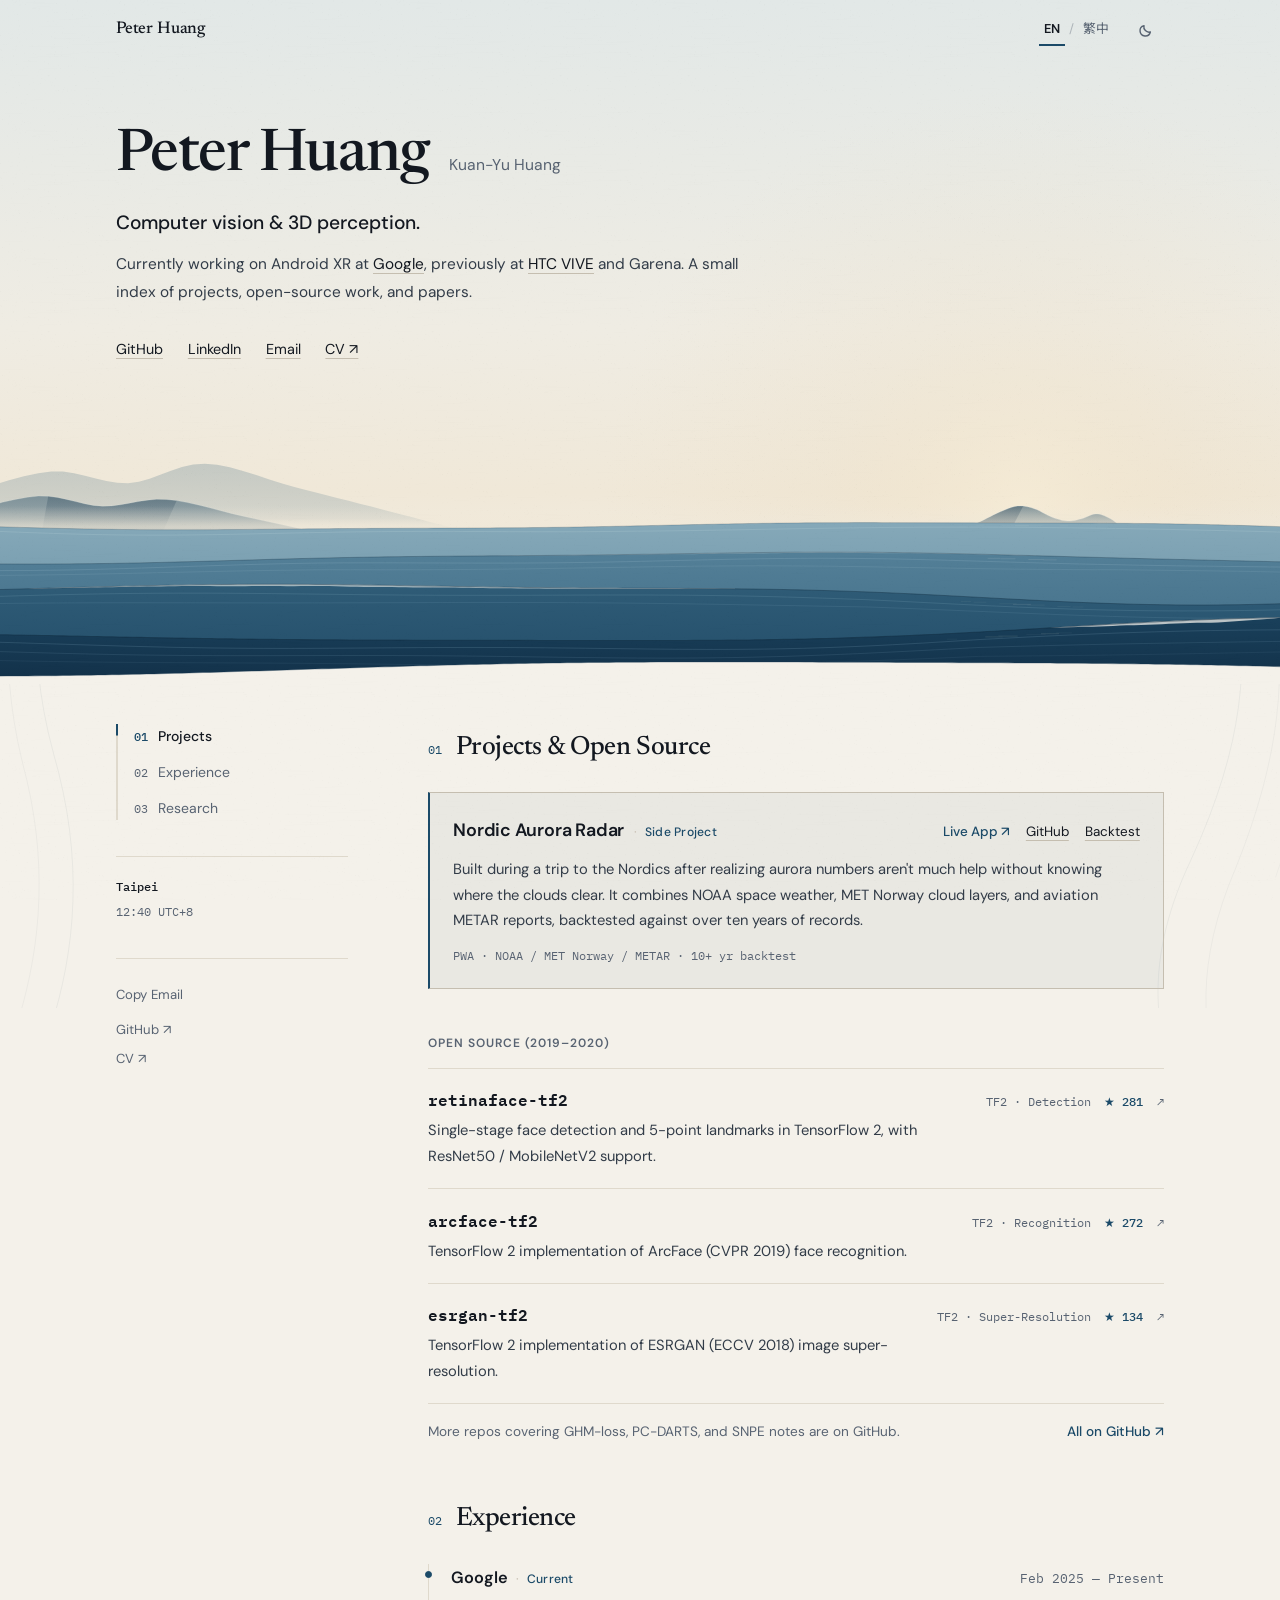
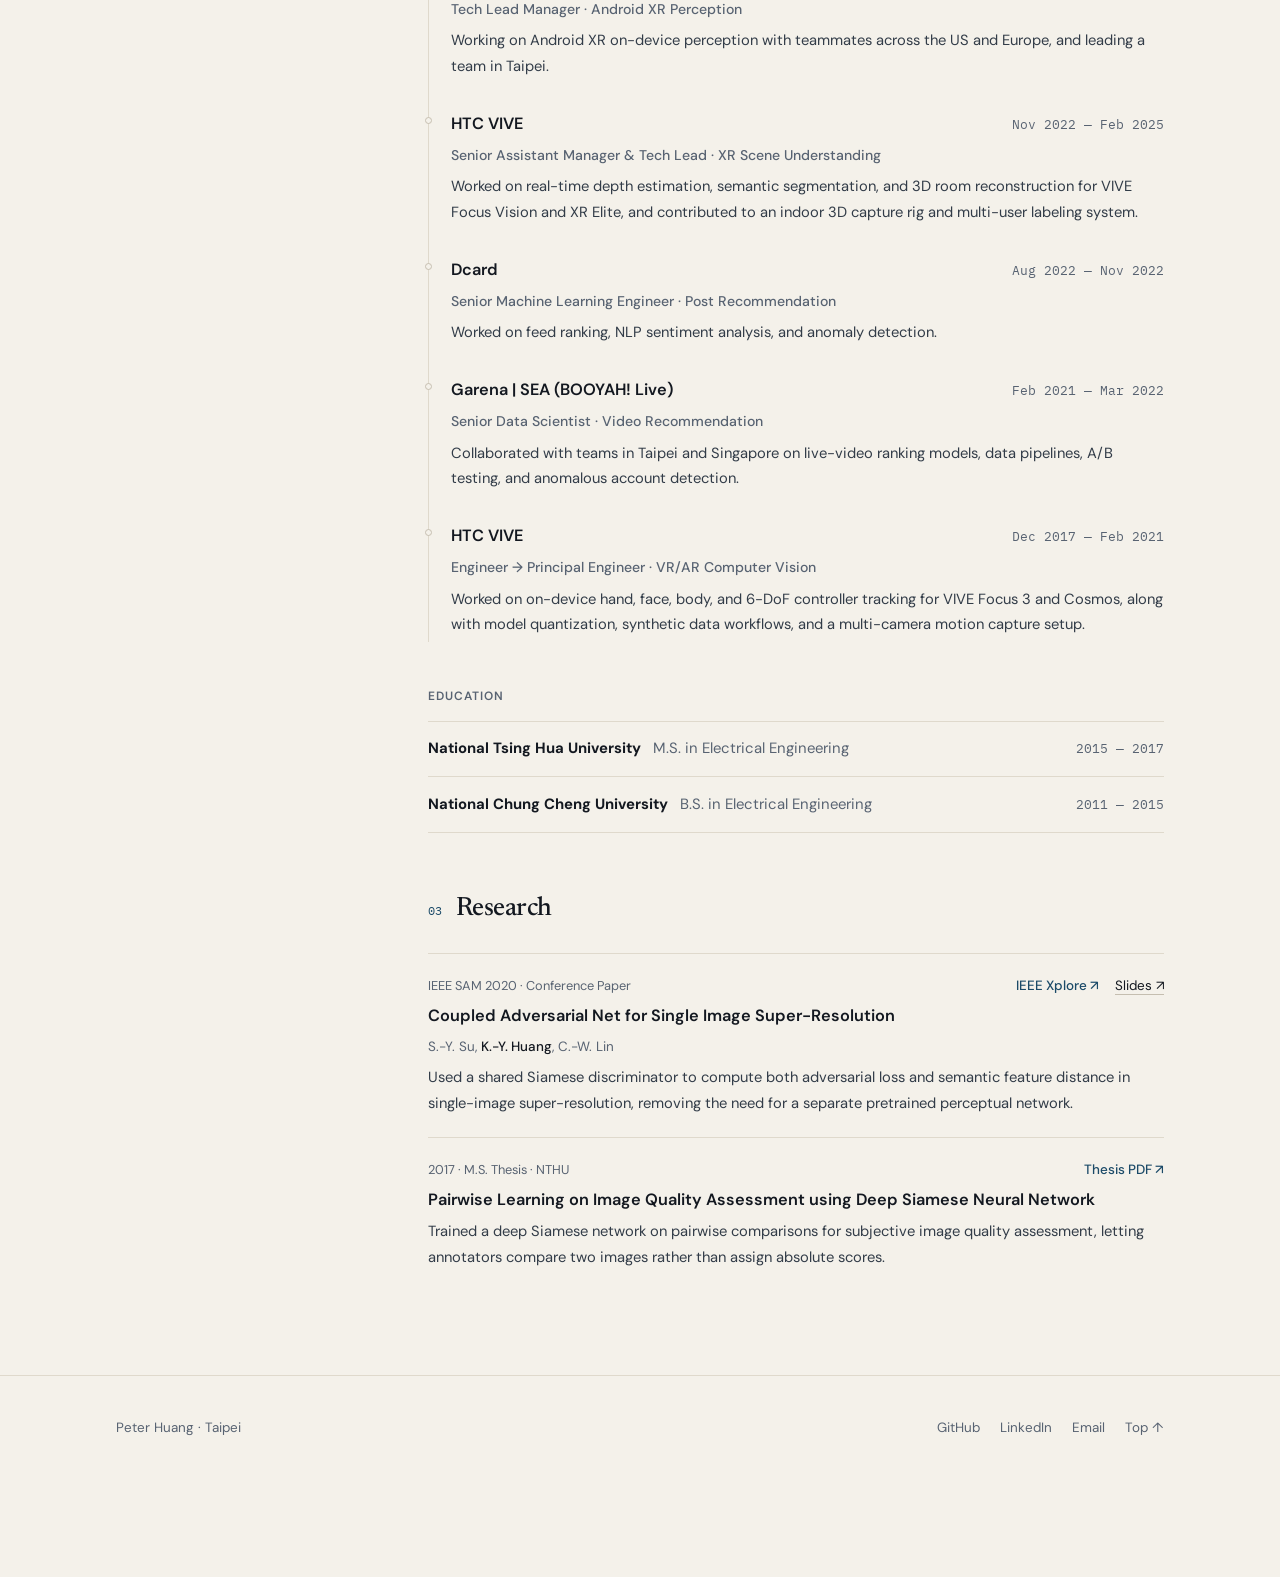
==== index.html @ f74496ed "fix: bidirectional iOS status bar sync via box-tree remount, absolute header-glass, and opaque 1-LSB" ====
<!DOCTYPE html>
<html lang="en" data-theme="light">
<head>
  <meta charset="UTF-8" />
  <meta name="viewport" content="width=device-width, initial-scale=1.0, viewport-fit=cover" />
  <meta name="google-site-verification" content="9uDTXgYt6cLyIyEW8tmFensPSWjd_Yc3Xj_U_BoEsS0" />
  <meta id="theme-color-meta" name="theme-color" content="#f4f1ea" />
  <link rel="manifest" href="manifest.webmanifest" />

  <title>Peter Huang — Computer Vision &amp; 3D Perception</title>
  <meta name="description" content="Peter (Kuan-Yu) Huang — Computer vision and 3D perception engineer in Taipei. Android XR at Google, formerly HTC VIVE and Garena." />
  <meta name="author" content="Peter (Kuan-Yu) Huang" />
  <link rel="canonical" href="https://peteryux.github.io/" />

  <!-- Open Graph / Social (Zero PII) -->
  <meta property="og:type" content="website" />
  <meta property="og:url" content="https://peteryux.github.io/" />
  <meta property="og:title" content="Peter Huang — Computer Vision &amp; 3D Perception" />
  <meta property="og:description" content="Computer vision and 3D perception engineer in Taipei. Android XR at Google, formerly HTC VIVE and Garena." />
  <meta property="og:image" content="https://peteryux.github.io/assets/og-card.png" />
  <meta property="og:image:width" content="1200" />
  <meta property="og:image:height" content="630" />
  <meta property="og:image:alt" content="Peter Huang — Computer Vision and 3D Perception Engineer in Taipei" />
  <meta name="twitter:card" content="summary_large_image" />
  <meta name="twitter:title" content="Peter Huang — Computer Vision &amp; 3D Perception" />
  <meta name="twitter:description" content="Computer vision and 3D perception engineer in Taipei. Android XR at Google, formerly HTC VIVE and Garena." />
  <meta name="twitter:image" content="https://peteryux.github.io/assets/og-card.png" />

  <!-- App Icon & Favicon (Tide Crest) -->
  <meta name="apple-mobile-web-app-capable" content="yes" />
  <meta name="mobile-web-app-capable" content="yes" />
  <meta name="apple-mobile-web-app-status-bar-style" content="default" />
  <meta name="apple-mobile-web-app-title" content="Peter Huang" />
  <link rel="icon" type="image/svg+xml" href="assets/icon.svg" />
  <link rel="apple-touch-icon" sizes="180x180" href="assets/apple-touch-icon.png" />
  <link rel="icon" type="image/png" sizes="512x512" href="assets/icon-512.png" />

  <!-- Typography -->
  <link rel="preconnect" href="https://fonts.googleapis.com" />
  <link rel="preconnect" href="https://fonts.gstatic.com" crossorigin />
  <link href="https://fonts.googleapis.com/css2?family=DM+Sans:opsz,wght@9..40,400;9..40,500;9..40,600&family=IBM+Plex+Mono:wght@400;500&family=Newsreader:opsz,wght@6..72,400;6..72,500&family=Noto+Sans+TC:wght@400;500;600&family=Noto+Serif+TC:wght@400;500&display=swap" rel="stylesheet" />

  <!-- Pre-paint theme bootstrap -->
  <script>
    (function () {
      try {
        var saved = window.localStorage.getItem('peteryux_theme');
        var theme = (saved === 'dark' || saved === 'night') ? 'dark' : 'light';
        var color = theme === 'dark' ? '#0b1017' : '#f4f1ea';
        var root = document.documentElement;
        root.setAttribute('data-theme', theme);
        root.style.colorScheme = theme;
        root.style.backgroundColor = color;
        var meta = document.getElementById('theme-color-meta') || document.querySelector('meta[name="theme-color"]');
        if (meta) meta.setAttribute('content', color);
      } catch (e) {}
    })();
  </script>

  <link rel="stylesheet" href="css/style.css" />
</head>
<body id="top">

  <!-- Safari 26+ DOM-sampled fixed top tinting strip (decoupled from transparent/frosted header) -->
  <div id="ios-status-plate" class="ios-status-plate" aria-hidden="true"></div>

  <a href="#main-content" class="skip-link">Skip to content</a>

  <!-- Tactile Paper Grain & Subtle Bathymetric Depth Contours (Full-Scene Continuity) -->
  <div id="paper-grain" class="paper-grain" aria-hidden="true"></div>
  <svg id="depth-contours" class="depth-contours" viewBox="0 0 1440 1600" preserveAspectRatio="xMidYMid slice" fill="none" aria-hidden="true">
    <path d="M-80 220 C 160 170, 290 310, 210 540 C 140 740, -10 820, 60 1080 C 130 1320, 20 1490, -60 1620" stroke="currentColor" stroke-width="0.9" />
    <path d="M-60 280 C 130 240, 230 370, 160 570 C 95 750, -35 840, 25 1090 C 85 1310, -10 1470, -80 1600" stroke="currentColor" stroke-width="0.7" />
    <path d="M-40 350 C 95 320, 170 430, 110 600 C 55 760, -55 860, -5 1100" stroke="currentColor" stroke-width="0.55" />
    <path d="M1510 140 C 1320 220, 1210 380, 1290 610 C 1365 820, 1460 940, 1340 1200 C 1240 1410, 1360 1540, 1480 1640" stroke="currentColor" stroke-width="0.9" />
    <path d="M1520 210 C 1360 285, 1275 430, 1345 640 C 1410 830, 1495 950, 1390 1210 C 1300 1420, 1410 1540, 1510 1630" stroke="currentColor" stroke-width="0.7" />
    <path d="M1530 290 C 1400 355, 1335 480, 1395 670 C 1450 845, 1525 965, 1435 1220" stroke="currentColor" stroke-width="0.55" />
  </svg>

  <!-- HEADER (Transparent at top, dissolves seamlessly into coastal sky; reveals subtle frosted hairline on scroll) -->
  <header id="site-header" class="site-header">
    <div class="header-glass" aria-hidden="true"></div>
    <div class="shell header-inner">
      <a href="#top" id="brand-name" class="brand-name">Peter Huang</a>

      <nav class="nav-links" aria-label="Primary navigation">
        <a href="#projects" data-i18n="navProjects">Projects</a>
        <a href="#experience" data-i18n="navExp">Experience</a>
        <a href="#research" data-i18n="navResearch">Research</a>
      </nav>

      <div class="header-controls">
        <div id="lang-switch" class="lang-switch" role="group" aria-label="Language switch">
          <button id="btn-lang-en" type="button" class="ctrl-btn is-active" aria-pressed="true">EN</button>
          <span class="ctrl-sep" aria-hidden="true">/</span>
          <button id="btn-lang-zh" type="button" class="ctrl-btn" aria-pressed="false">繁中</button>
          <span id="lang-indicator" class="lang-indicator" aria-hidden="true"></span>
        </div>

        <button id="btn-theme" type="button" class="theme-btn" aria-label="Toggle dark mode" title="Toggle theme">
          <svg class="icon-sun" width="15" height="15" viewBox="0 0 16 16" fill="none" stroke="currentColor" stroke-width="1.5" stroke-linecap="round" aria-hidden="true" focusable="false">
            <circle cx="8" cy="8" r="3" />
            <path d="M8 1.5v1.6M8 12.9v1.6M1.5 8h1.6M12.9 8h1.6M3.4 3.4l1.1 1.1M11.5 11.5l1.1 1.1M12.6 3.4l-1.1 1.1M4.5 11.5l-1.1 1.1" />
          </svg>
          <svg class="icon-moon" width="15" height="15" viewBox="0 0 16 16" fill="none" stroke="currentColor" stroke-width="1.5" stroke-linecap="round" stroke-linejoin="round" aria-hidden="true" focusable="false">
            <path d="M13.2 9.6A5.6 5.6 0 0 1 6.4 2.8a5.6 5.6 0 1 0 6.8 6.8Z" />
          </svg>
        </button>
      </div>
    </div>
    <div id="mobile-tide-bar" class="mobile-tide-bar" aria-hidden="true"></div>
  </header>

  <!-- FULL-BLEED TAIWAN EAST COAST PRINT HERO (Qingshui Cliffs + Guishan Island + Prussian-Indigo Swells melting into paper) -->
  <section id="hero-stage" class="hero-stage">
    <canvas id="coast-canvas" class="coast-canvas" aria-hidden="true"></canvas>

    <div class="shell hero-content i18n-swap">
      <h1 id="hero-name" class="hero-name">
        Peter Huang <span class="hero-name-sub">Kuan-Yu Huang</span>
      </h1>

      <p class="hero-lead" data-i18n="heroLead">
        Computer vision &amp; 3D perception.
      </p>

      <p id="hero-bio" class="hero-bio">
        Currently working on Android XR at <a href="https://arvr.google.com/" target="_blank" rel="noopener noreferrer" class="text-link">Google</a>, previously at <a href="https://www.vive.com/us/" target="_blank" rel="noopener noreferrer" class="text-link">HTC VIVE</a> and Garena. A small index of projects, open-source work, and papers.
      </p>

      <div class="hero-links">
        <a href="https://github.com/peteryuX" target="_blank" rel="noopener noreferrer" class="text-link">GitHub</a>
        <a href="https://www.linkedin.com/in/kuan-yu-huang/" target="_blank" rel="noopener noreferrer" class="text-link">LinkedIn</a>
        <button type="button" class="text-link copy-email-btn" data-email="peter124574@gmail.com">
          <span class="copy-email-label">Email</span>
        </button>
        <a href="https://drive.google.com/open?id=17-lXG5CuVkr2549FdiioRPHkRUV3npoD" target="_blank" rel="noopener noreferrer" class="text-link" data-i18n="ctaCv">CV ↗</a>
      </div>
    </div>
  </section>

  <!-- MAIN EDITORIAL SHELL (Asymmetric Desktop 2-Column: Sticky Tide-Depth Rail + Serene Reading Column) -->
  <div id="main-content" class="shell editorial-grid">

    <!-- LEFT STICKY RAIL (Desktop >= 1024px) -->
    <aside class="side-rail" aria-label="Section index and status">
      <div class="side-rail-inner">
        <div class="rail-index">
          <div class="tide-track" aria-hidden="true">
            <div id="tide-fill" class="tide-fill"></div>
          </div>
          <nav class="rail-nav" aria-label="On this page">
            <a href="#projects" class="rail-link is-active" data-target="projects">
              <span class="rail-num font-mono">01</span>
              <span data-i18n="navProjects">Projects</span>
            </a>
            <a href="#experience" class="rail-link" data-target="experience">
              <span class="rail-num font-mono">02</span>
              <span data-i18n="navExp">Experience</span>
            </a>
            <a href="#research" class="rail-link" data-target="research">
              <span class="rail-num font-mono">03</span>
              <span data-i18n="navResearch">Research</span>
            </a>
          </nav>
        </div>

        <div class="rail-meta font-mono">
          <div class="rail-loc" data-i18n="railLoc">Taipei</div>
          <div id="taipei-clock" class="rail-clock">--:-- UTC+8</div>
        </div>

        <div id="rail-actions" class="rail-actions">
          <button type="button" class="rail-action-link copy-email-btn" data-email="peter124574@gmail.com">
            <span class="copy-email-label" data-i18n="copyEmailShort">Copy Email</span>
          </button>
          <a href="https://github.com/peteryuX" target="_blank" rel="noopener noreferrer" class="rail-action-link">GitHub ↗</a>
          <a href="https://drive.google.com/open?id=17-lXG5CuVkr2549FdiioRPHkRUV3npoD" target="_blank" rel="noopener noreferrer" class="rail-action-link" data-i18n="ctaCv">CV ↗</a>
        </div>
      </div>
    </aside>

    <!-- RIGHT READING STREAM -->
    <main class="reading-stream i18n-swap">

      <!-- 01 · PROJECTS & OPEN SOURCE -->
      <section id="projects" class="section">
        <header class="section-head">
          <span class="section-num font-mono">01</span>
          <h2 class="section-title" data-i18n="secProjects">Projects &amp; Open Source</h2>
        </header>

        <!-- Featured Side Project (Architectural Editorial Hairline Plate, Zero SaaS Box) -->
        <article class="editorial-plate">
          <div class="plate-top">
            <div class="entry-title-group">
              <h3 class="entry-title">Nordic Aurora Radar</h3>
              <span class="entry-tag" data-i18n="auroraBadge">Side Project</span>
            </div>
            <div class="inline-links">
              <a id="aurora-live-link" href="https://peteryux.github.io/nordic-aurora-radar/" target="_blank" rel="noopener noreferrer" class="accent-link" data-i18n="liveApp">Live App ↗</a>
              <a href="https://github.com/peteryuX/nordic-aurora-radar" target="_blank" rel="noopener noreferrer" class="text-link">GitHub</a>
              <a href="https://github.com/peteryuX/nordic-aurora-radar/blob/main/VALIDATION.md" target="_blank" rel="noopener noreferrer" class="text-link" data-i18n="validation">Backtest</a>
            </div>
          </div>

          <p class="item-desc" data-i18n="auroraDesc">
            Built during a trip to the Nordics after realizing aurora numbers aren't much help without knowing where the clouds clear. It combines NOAA space weather, MET Norway cloud layers, and aviation METAR reports, backtested against over ten years of records.
          </p>

          <p class="meta-line font-mono">PWA · NOAA / MET Norway / METAR · 10+ yr backtest</p>
        </article>

        <!-- Open Source (Spotlight Depth-of-Field List) -->
        <div class="list-wrap">
          <div class="sub-label" data-i18n="ossLabel">Open Source (2019–2020)</div>

          <div class="list-group spotlight-group">
            <a href="https://github.com/peteryuX/retinaface-tf2" target="_blank" rel="noopener noreferrer" class="list-row list-row-link spotlight-item">
              <div class="row-main">
                <span class="row-title font-mono">retinaface-tf2</span>
                <p class="item-desc" data-i18n="repoRetina">
                  Single-stage face detection and 5-point landmarks in TensorFlow 2, with ResNet50 / MobileNetV2 support.
                </p>
              </div>
              <div class="row-meta font-mono">
                <span>TF2 · Detection</span>
                <span class="star-count" data-repo="retinaface-tf2">★ 281</span>
                <span class="arrow" aria-hidden="true">↗</span>
              </div>
            </a>

            <a href="https://github.com/peteryuX/arcface-tf2" target="_blank" rel="noopener noreferrer" class="list-row list-row-link spotlight-item">
              <div class="row-main">
                <span class="row-title font-mono">arcface-tf2</span>
                <p class="item-desc" data-i18n="repoArc">
                  TensorFlow 2 implementation of ArcFace (CVPR 2019) face recognition.
                </p>
              </div>
              <div class="row-meta font-mono">
                <span>TF2 · Recognition</span>
                <span class="star-count" data-repo="arcface-tf2">★ 272</span>
                <span class="arrow" aria-hidden="true">↗</span>
              </div>
            </a>

            <a href="https://github.com/peteryuX/esrgan-tf2" target="_blank" rel="noopener noreferrer" class="list-row list-row-link spotlight-item">
              <div class="row-main">
                <span class="row-title font-mono">esrgan-tf2</span>
                <p class="item-desc" data-i18n="repoEsrgan">
                  TensorFlow 2 implementation of ESRGAN (ECCV 2018) image super-resolution.
                </p>
              </div>
              <div class="row-meta font-mono">
                <span>TF2 · Super-Resolution</span>
                <span class="star-count" data-repo="esrgan-tf2">★ 134</span>
                <span class="arrow" aria-hidden="true">↗</span>
              </div>
            </a>
          </div>

          <div class="list-footer">
            <span class="muted-note" data-i18n="moreReposNote">More repos covering GHM-loss, PC-DARTS, and SNPE notes are on GitHub.</span>
            <a href="https://github.com/peteryuX?tab=repositories" target="_blank" rel="noopener noreferrer" class="accent-link" data-i18n="allReposLink">All on GitHub ↗</a>
          </div>
        </div>
      </section>

      <!-- 02 · EXPERIENCE -->
      <section id="experience" class="section">
        <header class="section-head">
          <span class="section-num font-mono">02</span>
          <h2 class="section-title" data-i18n="secExp">Experience</h2>
        </header>

        <ol id="timeline-list" class="timeline-list">
          <li class="timeline-item is-current">
            <span class="timeline-dot" aria-hidden="true"></span>
            <div class="timeline-head">
              <div class="timeline-org-wrap">
                <span class="timeline-org">Google</span>
                <span class="entry-tag">Current</span>
              </div>
              <span class="timeline-period font-mono">Feb 2025 — Present</span>
            </div>
            <div class="timeline-role">Tech Lead Manager · Android XR Perception</div>
            <p class="timeline-detail">Working on Android XR on-device perception with teammates across the US and Europe, and leading a team in Taipei.</p>
          </li>
          <li class="timeline-item">
            <span class="timeline-dot" aria-hidden="true"></span>
            <div class="timeline-head">
              <div class="timeline-org-wrap"><span class="timeline-org">HTC VIVE</span></div>
              <span class="timeline-period font-mono">Nov 2022 — Feb 2025</span>
            </div>
            <div class="timeline-role">Senior Assistant Manager &amp; Tech Lead · XR Scene Understanding</div>
            <p class="timeline-detail">Worked on real-time depth estimation, semantic segmentation, and 3D room reconstruction for VIVE Focus Vision and XR Elite, and contributed to an indoor 3D capture rig and multi-user labeling system.</p>
          </li>
          <li class="timeline-item">
            <span class="timeline-dot" aria-hidden="true"></span>
            <div class="timeline-head">
              <div class="timeline-org-wrap"><span class="timeline-org">Dcard</span></div>
              <span class="timeline-period font-mono">Aug 2022 — Nov 2022</span>
            </div>
            <div class="timeline-role">Senior Machine Learning Engineer · Post Recommendation</div>
            <p class="timeline-detail">Worked on feed ranking, NLP sentiment analysis, and anomaly detection.</p>
          </li>
          <li class="timeline-item">
            <span class="timeline-dot" aria-hidden="true"></span>
            <div class="timeline-head">
              <div class="timeline-org-wrap"><span class="timeline-org">Garena | SEA (BOOYAH! Live)</span></div>
              <span class="timeline-period font-mono">Feb 2021 — Mar 2022</span>
            </div>
            <div class="timeline-role">Senior Data Scientist · Video Recommendation</div>
            <p class="timeline-detail">Collaborated with teams in Taipei and Singapore on live-video ranking models, data pipelines, A/B testing, and anomalous account detection.</p>
          </li>
          <li class="timeline-item">
            <span class="timeline-dot" aria-hidden="true"></span>
            <div class="timeline-head">
              <div class="timeline-org-wrap"><span class="timeline-org">HTC VIVE</span></div>
              <span class="timeline-period font-mono">Dec 2017 — Feb 2021</span>
            </div>
            <div class="timeline-role">Engineer → Principal Engineer · VR/AR Computer Vision</div>
            <p class="timeline-detail">Worked on on-device hand, face, body, and 6-DoF controller tracking for VIVE Focus 3 and Cosmos, along with model quantization, synthetic data workflows, and a multi-camera motion capture setup.</p>
          </li>
        </ol>

        <div class="edu-block">
          <div class="sub-label" data-i18n="eduLabel">Education</div>
          <ol id="edu-list" class="edu-list">
            <li class="edu-item">
              <div class="edu-main"><strong>National Tsing Hua University</strong><span class="edu-degree">M.S. in Electrical Engineering</span></div>
              <span class="timeline-period font-mono">2015 — 2017</span>
            </li>
            <li class="edu-item">
              <div class="edu-main"><strong>National Chung Cheng University</strong><span class="edu-degree">B.S. in Electrical Engineering</span></div>
              <span class="timeline-period font-mono">2011 — 2015</span>
            </li>
          </ol>
        </div>
      </section>

      <!-- 03 · RESEARCH -->
      <section id="research" class="section">
        <header class="section-head">
          <span class="section-num font-mono">03</span>
          <h2 class="section-title" data-i18n="secResearch">Research</h2>
        </header>

        <div id="research-list" class="list-group">
          <article class="research-item">
            <div class="research-top">
              <span class="research-venue">IEEE SAM 2020 · Conference Paper</span>
              <div class="inline-links">
                <a href="https://ieeexplore.ieee.org/document/9104288" target="_blank" rel="noopener noreferrer" class="accent-link">IEEE Xplore ↗</a>
                <a href="https://drive.google.com/file/d/1vRl-KzjME1YsZ8MMoa1YzVe2M_aSxWBx/view?usp=sharing" target="_blank" rel="noopener noreferrer" class="text-link">Slides ↗</a>
              </div>
            </div>
            <h3 class="research-title">Coupled Adversarial Net for Single Image Super-Resolution</h3>
            <div class="research-authors">S.-Y. Su, <strong>K.-Y. Huang</strong>, C.-W. Lin</div>
            <p class="item-desc">Used a shared Siamese discriminator to compute both adversarial loss and semantic feature distance in single-image super-resolution, removing the need for a separate pretrained perceptual network.</p>
          </article>
          <article class="research-item">
            <div class="research-top">
              <span class="research-venue">2017 · M.S. Thesis · NTHU</span>
              <div class="inline-links">
                <a href="https://drive.google.com/file/d/1zC_vFjnTs9s74RT2SB_xEcDwKQv6sKQ_/view?usp=sharing" target="_blank" rel="noopener noreferrer" class="accent-link">Thesis PDF ↗</a>
              </div>
            </div>
            <h3 class="research-title">Pairwise Learning on Image Quality Assessment using Deep Siamese Neural Network</h3>
            <p class="item-desc">Trained a deep Siamese network on pairwise comparisons for subjective image quality assessment, letting annotators compare two images rather than assign absolute scores.</p>
          </article>
        </div>
      </section>

    </main>
  </div>

  <!-- FOOTER WITH RICH RETURNING PACIFIC TIDE -->
  <footer class="site-footer">
    <div class="shell footer-inner">
      <span class="footer-copy" data-i18n="footerCopy">Peter Huang · Taipei</span>
      <div class="footer-links">
        <a href="https://github.com/peteryuX" target="_blank" rel="noopener noreferrer">GitHub</a>
        <a href="https://www.linkedin.com/in/kuan-yu-huang/" target="_blank" rel="noopener noreferrer">LinkedIn</a>
        <button type="button" class="copy-email-btn footer-btn" data-email="peter124574@gmail.com">
          <span class="copy-email-label">Email</span>
        </button>
        <a href="#top" data-i18n="backTop">Top ↑</a>
      </div>
    </div>
    <canvas id="footer-tide" class="footer-tide" aria-hidden="true"></canvas>
  </footer>

  <!-- Screen-reader live announcement for clipboard copy -->
  <div id="sr-status" class="sr-only" aria-live="polite"></div>

  <script src="js/app.js"></script>
  <script src="js/easter-eggs.js" defer></script>
</body>
</html>
---- css/style.css ----
/* ==========================================================================
   Peter (Kuan-Yu) Huang — Coastal Depth-Field & Editorial Personal Page
   Hiroshi Yoshida / Kawase Hasui Indigo Pigments · Asymmetric 1120px Grid ·
   Tactile Micro-Interactions · Zero SaaS Cliché · Zero AI Feel
   ========================================================================== */

:root,
[data-theme="light"] {
  color-scheme: light;
  --bg: #f4f1ea;
  --surface: rgba(20, 56, 82, 0.042);
  --fg: #131820;
  --body: #323c48;
  --muted: #586372;
  --accent: #1b4a68;
  --border: #dfd9cc;
  --border-strong: #c5beb0;
  --header-scrolled: rgba(244, 241, 234, 0.84);
  --contour: rgba(24, 62, 88, 0.065);
}

[data-theme="dark"] {
  color-scheme: dark;
  --bg: #0b1017;
  --surface: rgba(152, 194, 224, 0.055);
  --fg: #eef1f5;
  --body: #b5c0cd;
  --muted: #8290a2;
  --accent: #8cc0e0;
  --border: #1b2430;
  --border-strong: #2c3849;
  --header-scrolled: rgba(11, 16, 23, 0.84);
  --contour: rgba(154, 196, 226, 0.065);
}

/* Origin-aware circular ink-wash View Transition for theme switch */
::view-transition-old(root),
::view-transition-new(root) {
  animation: none;
  mix-blend-mode: normal;
}

::view-transition-new(root) {
  animation: ink-reveal 520ms cubic-bezier(0.22, 1, 0.36, 1) both;
}

@keyframes ink-reveal {
  from {
    clip-path: circle(0px at var(--vt-x, 92%) var(--vt-y, 28px));
  }
  to {
    clip-path: circle(var(--vt-r, 150vmax) at var(--vt-x, 92%) var(--vt-y, 28px));
  }
}

/* ==========================================================================
   RESET & BASE
   ========================================================================== */
*, *::before, *::after {
  box-sizing: border-box;
  margin: 0;
  padding: 0;
}

html {
  scroll-behavior: smooth;
  font-size: 16px;
  background-color: var(--bg);
}

body {
  position: relative;
  background-color: var(--bg);
  color: var(--body);
  font-family: "DM Sans", "Noto Sans TC", -apple-system, BlinkMacSystemFont, "PingFang TC", "Segoe UI", sans-serif;
  line-height: 1.72;
  -webkit-font-smoothing: antialiased;
  -moz-osx-font-smoothing: grayscale;
  overflow-x: hidden;
  transition: color 0.28s ease;
}

/* Safari 26+ DOM-sampled status-bar tinting strip (12px+ fixed top plate, invisible to user) */
.ios-status-plate {
  position: fixed;
  top: 0;
  left: 0;
  right: 0;
  width: 100%;
  height: max(12px, env(safe-area-inset-top, 0px));
  background-color: var(--bg);
  pointer-events: none;
  z-index: 200;
  opacity: 0;
}

::selection {
  background: rgba(27, 74, 104, 0.16);
  color: var(--fg);
}

[data-theme="dark"] ::selection {
  background: rgba(140, 192, 224, 0.22);
}

a {
  color: inherit;
  text-decoration: none;
}

button {
  font: inherit;
  color: inherit;
  background: none;
  border: none;
  cursor: pointer;
}

a:focus-visible,
button:focus-visible {
  outline: 2px solid var(--accent);
  outline-offset: 3px;
  border-radius: 2px;
}

.sr-only {
  position: absolute;
  width: 1px;
  height: 1px;
  overflow: hidden;
  clip: rect(0 0 0 0);
  white-space: nowrap;
}

.skip-link {
  position: fixed;
  top: -60px;
  left: 1rem;
  z-index: 100;
  padding: 0.5rem 0.9rem;
  background: var(--fg);
  color: var(--bg);
  font-size: 0.85rem;
}

.skip-link:focus {
  top: 0.75rem;
}

.font-mono {
  font-family: "IBM Plex Mono", ui-monospace, SFMono-Regular, Menlo, Consolas, monospace;
}

.shell {
  width: 100%;
  max-width: 1120px;
  margin-left: auto;
  margin-right: auto;
  padding-left: 1.35rem;
  padding-right: 1.35rem;
}

@media (min-width: 640px) {
  .shell {
    padding-left: 2.25rem;
    padding-right: 2.25rem;
  }
}

/* ==========================================================================
   FULL-SCENE PAPER GRAIN & BATHYMETRIC DEPTH CONTOURS
   ========================================================================== */
.paper-grain {
  position: fixed;
  inset: 0;
  z-index: 50;
  pointer-events: none;
  opacity: 0.55;
}

.depth-contours {
  position: fixed;
  inset: 0;
  width: 100vw;
  height: 112vh;
  z-index: 0;
  pointer-events: none;
  color: var(--contour);
  will-change: transform;
  display: none;
}

@media (min-width: 1140px) {
  .depth-contours {
    display: block;
  }
}

/* Subtle settle animation on language switch */
.i18n-swap {
  transition: opacity 150ms cubic-bezier(0.22, 1, 0.36, 1), transform 150ms cubic-bezier(0.22, 1, 0.36, 1);
}

.i18n-swap.is-swapping {
  opacity: 0.32;
  transform: translateY(3px);
}

/* ==========================================================================
   HEADER (Seamless at scroll=0, frosted hairline on absolute child so Safari 26 never latches stale tint)
   ========================================================================== */
.site-header {
  position: fixed;
  top: 0;
  left: 0;
  right: 0;
  z-index: 40;
  padding-top: env(safe-area-inset-top, 0px);
  background-color: transparent;
}

.header-glass {
  position: absolute;
  inset: 0;
  z-index: -1;
  pointer-events: none;
  background-color: transparent;
  border-bottom: 1px solid transparent;
  transition: background-color 0.28s ease, border-color 0.28s ease, backdrop-filter 0.28s ease;
}

.site-header.is-scrolled .header-glass {
  background-color: var(--header-scrolled);
  border-bottom-color: var(--border);
  backdrop-filter: blur(14px);
  -webkit-backdrop-filter: blur(14px);
}

.header-inner {
  position: relative;
  height: 54px;
  display: flex;
  align-items: center;
  justify-content: space-between;
  gap: 1rem;
}

@media (min-width: 640px) {
  .header-inner {
    height: 60px;
  }
}

.brand-name {
  font-family: "Newsreader", "Noto Serif TC", Georgia, serif;
  font-size: 1.06rem;
  font-weight: 500;
  color: var(--fg);
  letter-spacing: -0.01em;
  white-space: nowrap;
  opacity: 0;
  transform: translateY(-4px);
  pointer-events: none;
  transition: opacity 240ms ease, transform 260ms cubic-bezier(0.22, 1, 0.36, 1);
  -webkit-touch-callout: none;
  -webkit-user-select: none;
  user-select: none;
}

.site-header.has-passed-hero .brand-name,
.brand-name:focus-visible {
  opacity: 1;
  transform: translateY(0);
  pointer-events: auto;
}

html[lang="zh-Hant"] .brand-name {
  letter-spacing: 0.04em;
}

.nav-links {
  display: none;
  align-items: center;
  gap: 1.85rem;
  font-size: 0.86rem;
  color: var(--muted);
}

.nav-links a {
  position: relative;
  padding: 4px 0;
  transition: color 0.18s ease;
}

.nav-links a::after {
  content: "";
  position: absolute;
  left: 0;
  right: 0;
  bottom: 0;
  height: 1px;
  background: var(--accent);
  transform: scaleX(0);
  transform-origin: left;
  transition: transform 240ms cubic-bezier(0.22, 1, 0.36, 1);
}

.nav-links a:hover,
.nav-links a.is-active {
  color: var(--fg);
}

.nav-links a.is-active::after {
  transform: scaleX(1);
}

@media (min-width: 640px) and (max-width: 1023px) {
  .nav-links {
    display: flex;
  }
}

.header-controls {
  display: flex;
  align-items: center;
  gap: 0.75rem;
}

.lang-switch {
  position: relative;
  display: inline-flex;
  align-items: center;
  gap: 0.25rem;
  font-size: 0.8rem;
  color: var(--muted);
  padding-bottom: 3px;
}

.ctrl-btn {
  min-height: 36px;
  padding: 4px 5px;
  color: var(--muted);
  transition: color 0.18s ease;
}

.ctrl-btn:hover {
  color: var(--fg);
}

.ctrl-btn.is-active {
  color: var(--fg);
  font-weight: 600;
}

.ctrl-sep {
  opacity: 0.38;
  user-select: none;
}

.lang-indicator {
  position: absolute;
  bottom: 4px;
  left: 0;
  height: 1.5px;
  background-color: var(--accent);
  transform-origin: left;
  transition: transform 260ms cubic-bezier(0.22, 1, 0.36, 1), width 260ms cubic-bezier(0.22, 1, 0.36, 1);
  pointer-events: none;
}

.theme-btn {
  width: 38px;
  height: 38px;
  display: inline-flex;
  align-items: center;
  justify-content: center;
  color: var(--muted);
  transition: color 0.18s ease, transform 0.22s cubic-bezier(0.22, 1, 0.36, 1);
}

.theme-btn:hover {
  color: var(--fg);
}

.theme-btn:active {
  transform: scale(0.92);
}

[data-theme="light"] .icon-sun { display: none; }
[data-theme="light"] .icon-moon { display: block; }
[data-theme="dark"] .icon-sun { display: block; }
[data-theme="dark"] .icon-moon { display: none; }

/* Mobile scroll tide progress bar along bottom of sticky header */
.mobile-tide-bar {
  position: absolute;
  left: 0;
  bottom: 0;
  width: 100%;
  height: 1.5px;
  background-color: var(--accent);
  transform: scaleX(0);
  transform-origin: left;
  pointer-events: none;
  opacity: 0.85;
}

@media (min-width: 1024px) {
  .mobile-tide-bar {
    display: none;
  }
}

/* ==========================================================================
   FULL-BLEED TAIWAN EAST COAST HERO STAGE
   ========================================================================== */
.hero-stage {
  position: relative;
  width: 100%;
  min-height: 66svh;
  overflow: hidden;
  padding-top: calc(6.25rem + env(safe-area-inset-top, 0px));
  padding-bottom: 11.5rem;
  display: flex;
  align-items: flex-start;
  touch-action: pan-y;
}

@media (min-width: 640px) {
  .hero-stage {
    min-height: clamp(560px, 76vh, 720px);
    padding-top: calc(7.75rem + env(safe-area-inset-top, 0px));
    padding-bottom: 16.5rem;
  }
}

.coast-canvas {
  position: absolute;
  inset: 0;
  width: 100%;
  height: 100%;
  display: block;
  z-index: 0;
  pointer-events: none;
}

.hero-content {
  position: relative;
  z-index: 2;
}

.hero-name {
  font-family: "Newsreader", "Noto Serif TC", Georgia, serif;
  font-size: clamp(2.45rem, 5.4vw, 3.65rem);
  font-weight: 500;
  line-height: 1.1;
  letter-spacing: -0.026em;
  color: var(--fg);
}

html[lang="zh-Hant"] .hero-name {
  letter-spacing: 0.03em;
}

.hero-name-sub {
  display: inline-block;
  margin-left: 0.55rem;
  font-family: "DM Sans", "Noto Sans TC", sans-serif;
  font-size: 0.98rem;
  font-weight: 400;
  letter-spacing: 0;
  color: var(--muted);
}

@media (max-width: 520px) {
  .hero-name-sub {
    display: block;
    margin-left: 0;
    margin-top: 0.4rem;
  }
}

.hero-lead {
  margin-top: 1.25rem;
  font-size: clamp(1.08rem, 1.5vw, 1.24rem);
  font-weight: 500;
  line-height: 1.52;
  color: var(--fg);
  max-width: 38rem;
}

.hero-bio {
  margin-top: 0.85rem;
  font-size: 0.96rem;
  line-height: 1.82;
  color: var(--body);
  max-width: 39rem;
}

.hero-links {
  margin-top: 1.65rem;
  display: flex;
  flex-wrap: wrap;
  align-items: center;
  gap: 0.5rem 1.55rem;
  font-size: 0.9rem;
}

/* ==========================================================================
   LINKS & INLINE COPY EMAIL MORPH
   ========================================================================== */
.text-link {
  color: var(--fg);
  text-decoration: underline;
  text-decoration-color: var(--border-strong);
  text-underline-offset: 4px;
  text-decoration-thickness: 1px;
  transition: color 0.18s ease, text-decoration-color 0.18s ease;
}

.text-link:hover {
  color: var(--accent);
  text-decoration-color: var(--accent);
}

.accent-link {
  color: var(--accent);
  font-weight: 500;
  text-decoration: underline;
  text-decoration-color: transparent;
  text-underline-offset: 4px;
  transition: text-decoration-color 0.18s ease;
}

.accent-link:hover {
  text-decoration-color: var(--accent);
}

.copy-email-btn {
  display: inline-flex;
  align-items: center;
  min-height: 32px;
}

.copy-email-btn.is-copied {
  color: var(--accent);
  text-decoration-color: var(--accent);
}

/* ==========================================================================
   ASYMMETRIC EDITORIAL GRID (1120px: Sticky Left Rail + Reading Stream)
   ========================================================================== */
.editorial-grid {
  position: relative;
  z-index: 2;
  padding-top: 1.5rem;
  padding-bottom: 5.5rem;
}

@media (min-width: 1024px) {
  .editorial-grid {
    display: grid;
    grid-template-columns: 232px minmax(0, 1fr);
    gap: 5rem;
    align-items: start;
    padding-top: 2.5rem;
    padding-bottom: 6.5rem;
  }
}

/* Sticky Left Rail */
.side-rail {
  display: none;
}

@media (min-width: 1024px) {
  .side-rail {
    display: block;
    position: sticky;
    top: 96px;
  }
}

.side-rail-inner {
  display: flex;
  flex-direction: column;
  gap: 2.25rem;
}

.rail-index {
  position: relative;
  display: flex;
  gap: 1rem;
}

.tide-track {
  position: relative;
  width: 1.5px;
  background-color: var(--border);
  flex-shrink: 0;
}

.tide-fill {
  position: absolute;
  top: 0;
  left: 0;
  width: 100%;
  height: 100%;
  background-color: var(--accent);
  transform: scaleY(0.15);
  transform-origin: top;
  will-change: transform;
}

.rail-nav {
  display: flex;
  flex-direction: column;
  gap: 0.75rem;
}

.rail-link {
  display: inline-flex;
  align-items: baseline;
  gap: 0.65rem;
  font-size: 0.875rem;
  color: var(--muted);
  transition: color 0.18s ease, transform 220ms cubic-bezier(0.22, 1, 0.36, 1);
}

.rail-link:hover {
  color: var(--fg);
  transform: translateX(3px);
}

.rail-link.is-active {
  color: var(--fg);
  font-weight: 500;
}

.rail-link.is-active .rail-num {
  color: var(--accent);
}

.rail-num {
  font-size: 0.72rem;
  color: var(--muted);
  transition: color 0.18s ease;
}

.rail-meta {
  padding-top: 1.25rem;
  border-top: 1px solid var(--border);
  display: flex;
  flex-direction: column;
  gap: 0.25rem;
  font-size: 0.75rem;
  color: var(--muted);
}

.rail-loc {
  color: var(--fg);
  font-weight: 500;
}

.rail-clock {
  font-variant-numeric: tabular-nums;
}

.rail-actions {
  display: flex;
  flex-direction: column;
  align-items: flex-start;
  gap: 0.45rem;
  padding-top: 1.25rem;
  border-top: 1px solid var(--border);
  font-size: 0.82rem;
  color: var(--muted);
  opacity: 0;
  visibility: hidden;
  transform: translateY(6px);
  pointer-events: none;
  transition: opacity 280ms cubic-bezier(0.22, 1, 0.36, 1), transform 280ms cubic-bezier(0.22, 1, 0.36, 1), visibility 0s linear 280ms;
}

.rail-actions.is-visible {
  opacity: 1;
  visibility: visible;
  transform: translateY(0);
  pointer-events: auto;
  transition: opacity 280ms cubic-bezier(0.22, 1, 0.36, 1), transform 280ms cubic-bezier(0.22, 1, 0.36, 1), visibility 0s linear 0s;
}

.rail-action-link {
  transition: color 0.18s ease;
}

.rail-action-link:hover {
  color: var(--accent);
}

/* Reading Stream */
.reading-stream {
  min-width: 0;
  max-width: 760px;
}

.section {
  padding-top: 3.75rem;
  scroll-margin-top: 5.5rem;
}

.section:first-child {
  padding-top: 0.5rem;
}

.section-head {
  display: flex;
  align-items: baseline;
  gap: 0.85rem;
  margin-bottom: 1.75rem;
}

.section-num {
  font-size: 0.76rem;
  color: var(--accent);
}

.section-title {
  font-family: "Newsreader", "Noto Serif TC", Georgia, serif;
  font-size: 1.65rem;
  font-weight: 500;
  line-height: 1.22;
  letter-spacing: -0.018em;
  color: var(--fg);
}

html[lang="zh-Hant"] .section-title {
  letter-spacing: 0.03em;
}

.sub-label {
  font-size: 0.75rem;
  font-weight: 600;
  letter-spacing: 0.08em;
  text-transform: uppercase;
  color: var(--muted);
  margin-bottom: 0.9rem;
}

.item-desc {
  font-size: 0.92rem;
  line-height: 1.75;
  color: var(--body);
}

/* ==========================================================================
   01 · PROJECTS & SPOTLIGHT DEPTH-OF-FIELD LISTS
   ========================================================================== */
.editorial-plate {
  padding: 1.35rem 1.45rem;
  border: 1px solid var(--border-strong);
  border-left: 2.5px solid var(--accent);
  background-color: var(--surface);
  display: flex;
  flex-direction: column;
  gap: 0.7rem;
  margin-bottom: 2.75rem;
  transition: border-color 0.22s ease, background-color 0.22s ease;
}

.plate-top {
  display: flex;
  flex-wrap: wrap;
  align-items: baseline;
  justify-content: space-between;
  gap: 0.5rem 1rem;
}

.entry-title-group {
  display: inline-flex;
  flex-wrap: wrap;
  align-items: baseline;
  gap: 0.6rem;
}

.entry-title {
  font-size: 1.12rem;
  font-weight: 600;
  color: var(--fg);
  letter-spacing: -0.012em;
}

.entry-tag {
  font-size: 0.76rem;
  font-weight: 500;
  color: var(--accent);
  letter-spacing: 0.02em;
}

.entry-tag::before {
  content: "·";
  margin-right: 0.5rem;
  color: var(--border-strong);
}

.inline-links {
  display: inline-flex;
  flex-wrap: wrap;
  align-items: center;
  gap: 1rem;
  font-size: 0.84rem;
}

.meta-line {
  font-size: 0.77rem;
  color: var(--muted);
}

.list-group {
  display: flex;
  flex-direction: column;
}

.list-row {
  position: relative;
  display: flex;
  flex-direction: column;
  gap: 0.45rem;
  padding: 1.15rem 0;
  border-top: 1px solid var(--border);
  transition: opacity 240ms cubic-bezier(0.22, 1, 0.36, 1), background-color 200ms ease;
}

.list-row:last-child {
  border-bottom: 1px solid var(--border);
}

.list-row::before {
  content: "";
  position: absolute;
  top: -1px;
  left: 0;
  right: 0;
  height: 1.5px;
  background-color: var(--accent);
  transform: scaleX(0);
  transform-origin: left;
  transition: transform 280ms cubic-bezier(0.22, 1, 0.36, 1);
  pointer-events: none;
}

@media (min-width: 640px) {
  .list-row {
    flex-direction: row;
    align-items: baseline;
    justify-content: space-between;
    gap: 1.75rem;
  }
}

.row-main {
  min-width: 0;
  flex: 1;
  display: flex;
  flex-direction: column;
  gap: 0.25rem;
}

.row-title {
  font-size: 0.98rem;
  font-weight: 600;
  color: var(--fg);
  transition: color 180ms ease, transform 240ms cubic-bezier(0.22, 1, 0.36, 1);
}

.row-meta {
  flex-shrink: 0;
  display: inline-flex;
  align-items: center;
  gap: 0.85rem;
  font-size: 0.78rem;
  color: var(--muted);
  white-space: nowrap;
}

.star-count {
  color: var(--accent);
  font-weight: 500;
}

.arrow {
  display: inline-block;
  transition: transform 240ms cubic-bezier(0.22, 1, 0.36, 1), color 180ms ease;
}

.list-footer {
  margin-top: 1rem;
  display: flex;
  flex-wrap: wrap;
  align-items: baseline;
  justify-content: space-between;
  gap: 0.5rem 1rem;
  font-size: 0.85rem;
}

.muted-note {
  color: var(--muted);
}

/* Depth-of-Field Spotlight Hover (Fine pointers only — never traps touch users) */
@media (hover: hover) and (pointer: fine) {
  .spotlight-group:has(.spotlight-item:hover) .spotlight-item:not(:hover) {
    opacity: 0.42;
  }

  .list-row-link:hover::before {
    transform: scaleX(1);
  }

  .list-row-link:hover .row-title {
    color: var(--accent);
    transform: translateX(4px);
  }

  .list-row-link:hover .arrow {
    color: var(--accent);
    transform: translate(3px, -3px);
  }
}

/* ==========================================================================
   02 · EXPERIENCE SPINE & EDUCATION
   ========================================================================== */
.timeline-list {
  list-style: none;
  position: relative;
  display: flex;
  flex-direction: column;
  padding-left: 1.35rem;
  border-left: 1px solid var(--border);
}

.timeline-item {
  position: relative;
  padding: 0 0 1.85rem 0;
  display: flex;
  flex-direction: column;
  gap: 0.32rem;
  transition: opacity 240ms cubic-bezier(0.22, 1, 0.36, 1);
}

.timeline-item:last-child {
  padding-bottom: 0.25rem;
}

.timeline-dot {
  position: absolute;
  left: -1.35rem;
  top: 0.46rem;
  width: 7px;
  height: 7px;
  margin-left: -4px;
  border-radius: 50%;
  background-color: var(--bg);
  border: 1.5px solid var(--border-strong);
  transition: border-color 0.2s ease, background-color 0.2s ease;
}

.timeline-item.is-current .timeline-dot {
  background-color: var(--accent);
  border-color: var(--accent);
}

@media (hover: hover) and (pointer: fine) {
  .timeline-item:hover .timeline-dot {
    border-color: var(--accent);
  }
}

.timeline-head {
  display: flex;
  flex-direction: column;
  gap: 0.15rem;
}

@media (min-width: 640px) {
  .timeline-head {
    flex-direction: row;
    align-items: baseline;
    justify-content: space-between;
    gap: 1rem;
  }
}

.timeline-org-wrap {
  display: inline-flex;
  flex-wrap: wrap;
  align-items: baseline;
  gap: 0.5rem;
}

.timeline-org {
  font-size: 1.02rem;
  font-weight: 600;
  color: var(--fg);
}

.timeline-period {
  font-size: 0.79rem;
  color: var(--muted);
  white-space: nowrap;
  font-variant-numeric: tabular-nums;
}

.timeline-role {
  font-size: 0.88rem;
  font-weight: 500;
  color: var(--muted);
}

.timeline-detail {
  margin-top: 0.15rem;
  font-size: 0.92rem;
  line-height: 1.75;
  color: var(--body);
}

.edu-block {
  margin-top: 2.75rem;
}

.edu-list {
  list-style: none;
  display: flex;
  flex-direction: column;
}

.edu-item {
  padding: 0.9rem 0;
  border-top: 1px solid var(--border);
  display: flex;
  flex-direction: column;
  gap: 0.15rem;
}

.edu-item:last-child {
  border-bottom: 1px solid var(--border);
}

@media (min-width: 640px) {
  .edu-item {
    flex-direction: row;
    align-items: baseline;
    justify-content: space-between;
    gap: 1rem;
  }
}

.edu-main {
  font-size: 0.93rem;
  color: var(--fg);
}

.edu-degree {
  color: var(--muted);
  margin-left: 0.5rem;
}

@media (max-width: 520px) {
  .edu-degree {
    display: block;
    margin-left: 0;
    font-size: 0.86rem;
  }
}

/* ==========================================================================
   03 · RESEARCH
   ========================================================================== */
.research-item {
  position: relative;
  padding: 1.25rem 0;
  border-top: 1px solid var(--border);
  display: flex;
  flex-direction: column;
  gap: 0.45rem;
  transition: opacity 240ms cubic-bezier(0.22, 1, 0.36, 1);
}

.research-item:last-child {
  padding-bottom: 0;
}

.research-top {
  display: flex;
  flex-wrap: wrap;
  align-items: baseline;
  justify-content: space-between;
  gap: 0.4rem 1rem;
}

.research-venue {
  font-size: 0.8rem;
  color: var(--muted);
  font-variant-numeric: tabular-nums;
}

.research-title {
  font-size: 1.02rem;
  font-weight: 600;
  line-height: 1.45;
  color: var(--fg);
}

.research-authors {
  font-size: 0.84rem;
  color: var(--muted);
}

.research-authors strong {
  color: var(--fg);
  font-weight: 500;
}

/* ==========================================================================
   FOOTER WITH RICH RETURNING PACIFIC TIDE
   ========================================================================== */
.site-footer {
  position: relative;
  z-index: 2;
  border-top: 1px solid var(--border);
  padding-top: 2.25rem;
  overflow: hidden;
  background-color: var(--bg);
}

.footer-inner {
  position: relative;
  z-index: 2;
  display: flex;
  flex-wrap: wrap;
  align-items: center;
  justify-content: space-between;
  gap: 0.75rem 1.5rem;
  font-size: 0.84rem;
  color: var(--muted);
  padding-bottom: 1.5rem;
}

.footer-links {
  display: inline-flex;
  flex-wrap: wrap;
  align-items: center;
  gap: 1.25rem;
}

.footer-links a,
.footer-btn {
  transition: color 0.18s ease;
}

.footer-links a:hover,
.footer-btn:hover {
  color: var(--fg);
}

.footer-tide {
  display: block;
  width: 100%;
  height: 108px;
  cursor: pointer;
}

/* ==========================================================================
   EASTER EGGS — BORDERLESS EDITORIAL HUD (display: none at rest)
   ========================================================================== */
@keyframes hud-in {
  from {
    opacity: 0;
    transform: translateY(3px);
  }
  to {
    opacity: 1;
    transform: translateY(0);
  }
}

.coast-hud {
  position: absolute;
  top: calc(100% + 0.55rem);
  left: 1.25rem;
  right: 1.25rem;
  z-index: 6;
  display: flex;
  flex-direction: column;
  align-items: flex-end;
  gap: 0.12rem;
  pointer-events: none;
}

@media (min-width: 640px) {
  .coast-hud {
    left: 2.25rem;
    right: 2.25rem;
  }
}

@media (min-width: 900px) {
  .coast-hud {
    top: auto;
    bottom: -2px;
    left: auto;
    right: 2.25rem;
    gap: 0.2rem;
  }
}

.coast-hud-bar {
  display: none;
  flex-wrap: wrap;
  justify-content: flex-end;
  align-items: center;
  gap: 0.15rem 0.65rem;
  max-width: 100%;
  padding: 0;
  border: none;
  background: transparent;
  font-family: "IBM Plex Mono", ui-monospace, SFMono-Regular, Menlo, monospace;
  font-size: 0.72rem;
  letter-spacing: 0.03em;
  line-height: 1.3;
  color: var(--muted);
  pointer-events: none;
}

[data-theme="dark"] .coast-hud-bar {
  text-shadow: 0 1px 8px rgba(9, 14, 22, 0.55);
}

.coast-hud-bar.is-open {
  display: inline-flex;
  pointer-events: auto;
  animation: hud-in 180ms cubic-bezier(0.22, 1, 0.36, 1) both;
}

@media (max-width: 639px) {
  .coast-hud-bar {
    font-size: 0.68rem;
    gap: 0.1rem 0.5rem;
  }
}

.coast-hud-btn {
  position: relative;
  display: inline-flex;
  align-items: center;
  justify-content: center;
  min-height: 28px;
  padding: 2px 1px;
  color: var(--muted);
  font: inherit;
  letter-spacing: inherit;
  transition: color 160ms ease;
}

.coast-hud-icon {
  min-width: 26px;
  padding: 2px 4px;
}

@media (pointer: coarse) {
  .coast-hud-btn {
    min-height: 32px;
  }
  .coast-hud-icon {
    min-width: 30px;
  }
}

.coast-hud-btn:hover {
  color: var(--fg);
}

.coast-hud-btn.is-active {
  color: var(--fg);
  font-weight: 500;
  text-decoration: underline;
  text-decoration-color: var(--accent);
  text-decoration-thickness: 1.5px;
  text-underline-offset: 4px;
}

.coast-hud-btn[aria-pressed="true"] .icon-sfx-on {
  display: none;
}

.coast-hud-btn[aria-pressed="false"] .icon-sfx-off {
  display: none;
}

.coast-hud-stat {
  color: var(--fg);
  font-variant-numeric: tabular-nums;
  padding-right: 0.15rem;
}

.coast-hud-accent {
  color: #b6452c;
}

[data-theme="dark"] .coast-hud-accent {
  color: #d8b97e;
}

/* ==========================================================================
   REDUCED MOTION
   ========================================================================== */
@media (prefers-reduced-motion: reduce) {
  html {
    scroll-behavior: auto;
  }
  *, *::before, *::after {
    transition-duration: 0.01ms !important;
    animation-duration: 0.01ms !important;
  }
}
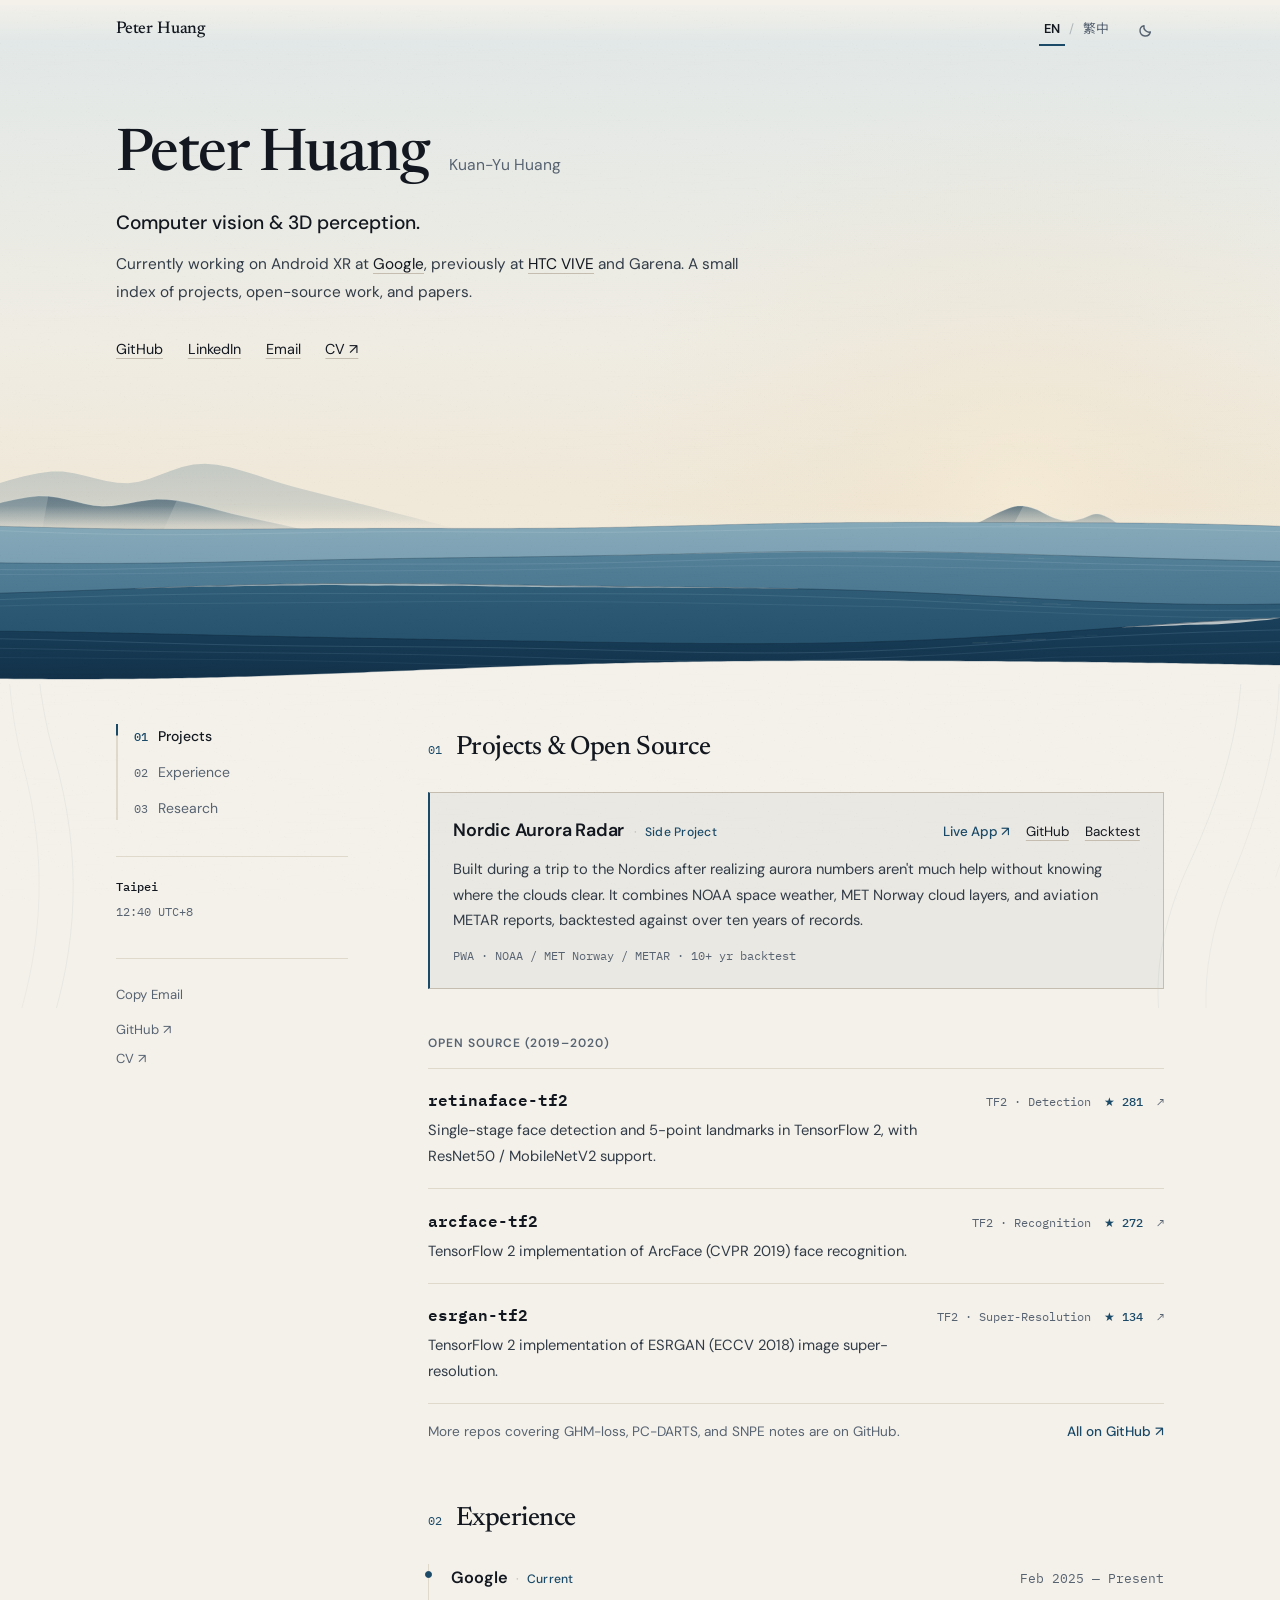
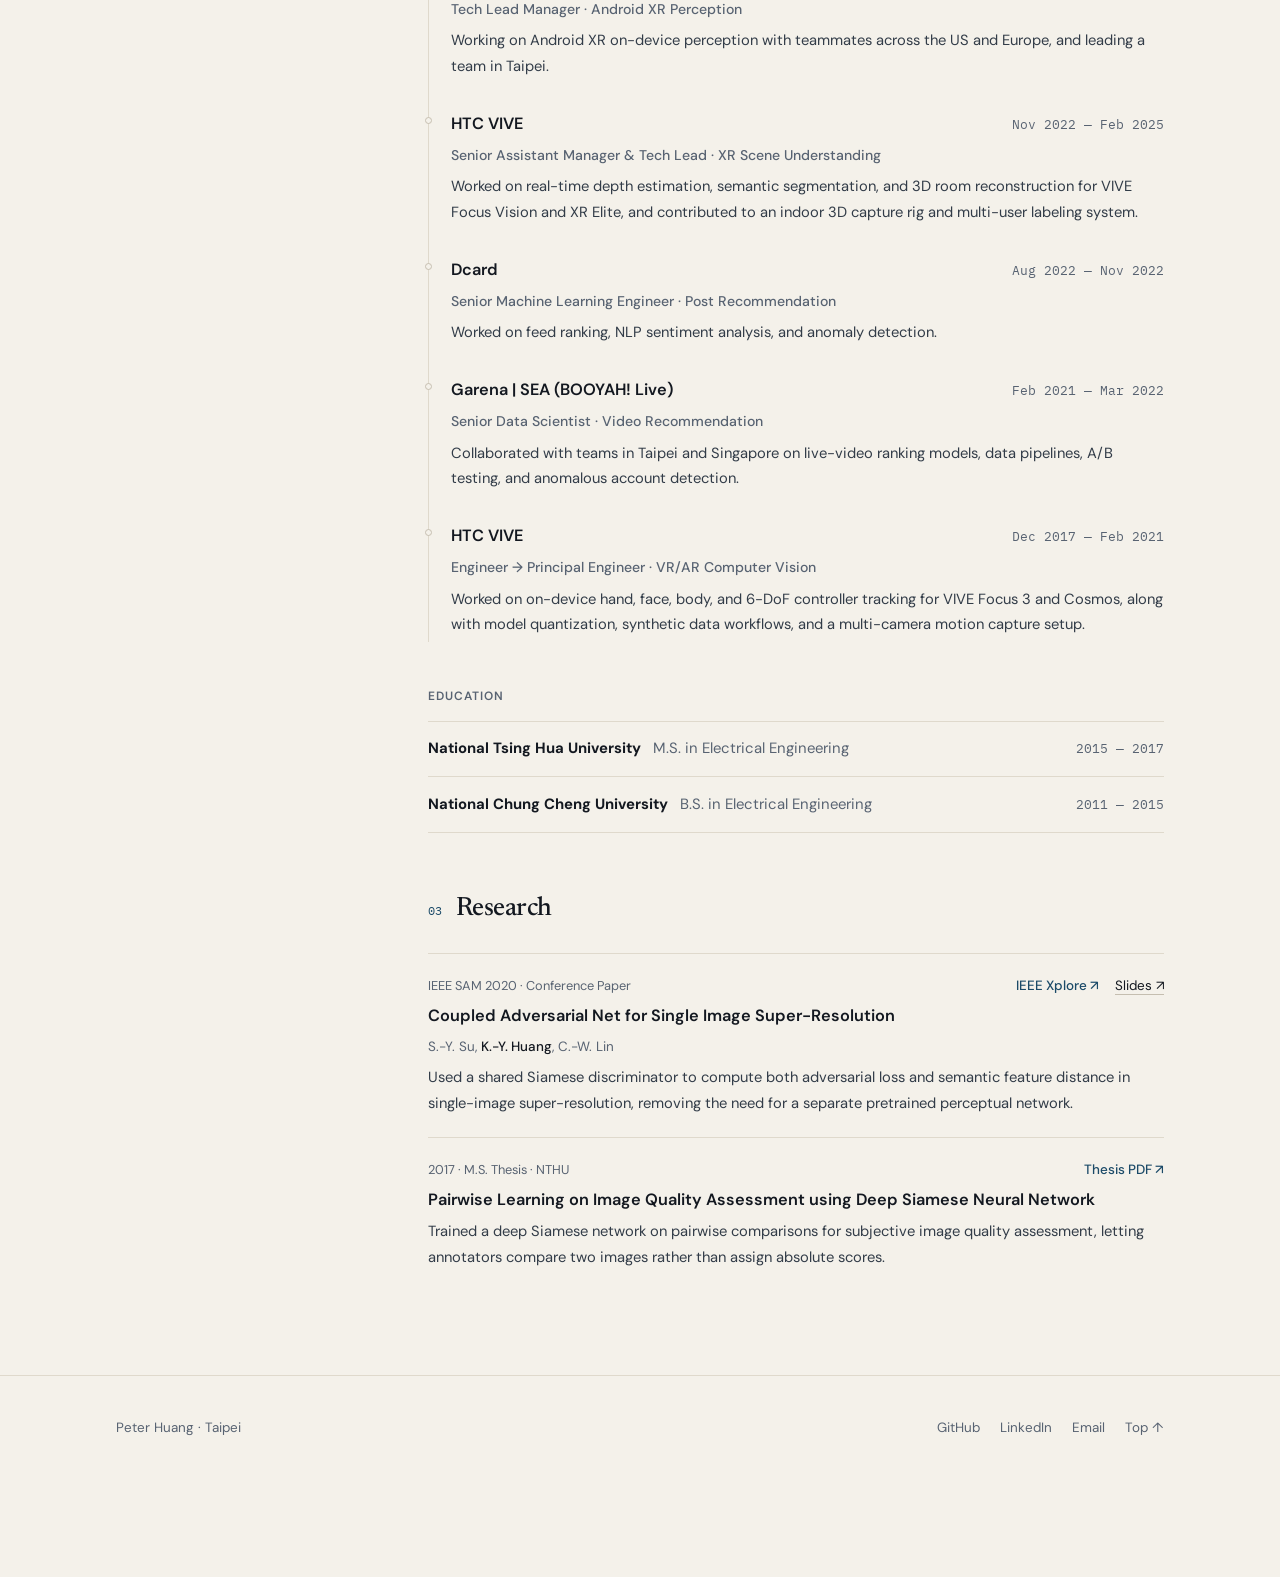
==== commit eb36743b: "fix: true WebKit-verified iOS standalone status bar tinting (visible 5px sliver, clone-replace, no i" ====
--- a/index.html
+++ b/index.html
@@ -57,7 +57,7 @@
     })();
   </script>
 
-  <link rel="stylesheet" href="css/style.css" />
+  <link rel="stylesheet" href="css/style.css?v=20261127c" />
 </head>
 <body id="top">
 
@@ -394,7 +394,7 @@
   <!-- Screen-reader live announcement for clipboard copy -->
   <div id="sr-status" class="sr-only" aria-live="polite"></div>
 
-  <script src="js/app.js"></script>
-  <script src="js/easter-eggs.js" defer></script>
+  <script src="js/app.js?v=20261127c"></script>
+  <script src="js/easter-eggs.js?v=20261127c" defer></script>
 </body>
 </html>
--- a/css/style.css
+++ b/css/style.css
@@ -80,18 +80,20 @@
   transition: color 0.28s ease;
 }
 
-/* Safari 26+ DOM-sampled status-bar tinting strip (12px+ fixed top plate, invisible to user) */
+/* Safari 26+/27+ DOM-sampled status-bar tinting strip:
+   WebKit skips opacity < 0.1; a 12px (>10px) bar at top:-7px keeps a 5px sliver over y=4px
+   that blends invisibly into the matching var(--bg) top sky edge while driving the status bar. */
 .ios-status-plate {
   position: fixed;
-  top: 0;
+  top: -7px;
   left: 0;
   right: 0;
   width: 100%;
-  height: max(12px, env(safe-area-inset-top, 0px));
+  height: 12px;
   background-color: var(--bg);
   pointer-events: none;
   z-index: 200;
-  opacity: 0;
+  opacity: 1;
 }
 
 ::selection {
@@ -172,7 +174,10 @@
    ========================================================================== */
 .paper-grain {
   position: fixed;
-  inset: 0;
+  top: 8px;
+  right: 0;
+  bottom: 0;
+  left: 0;
   z-index: 50;
   pointer-events: none;
   opacity: 0.55;
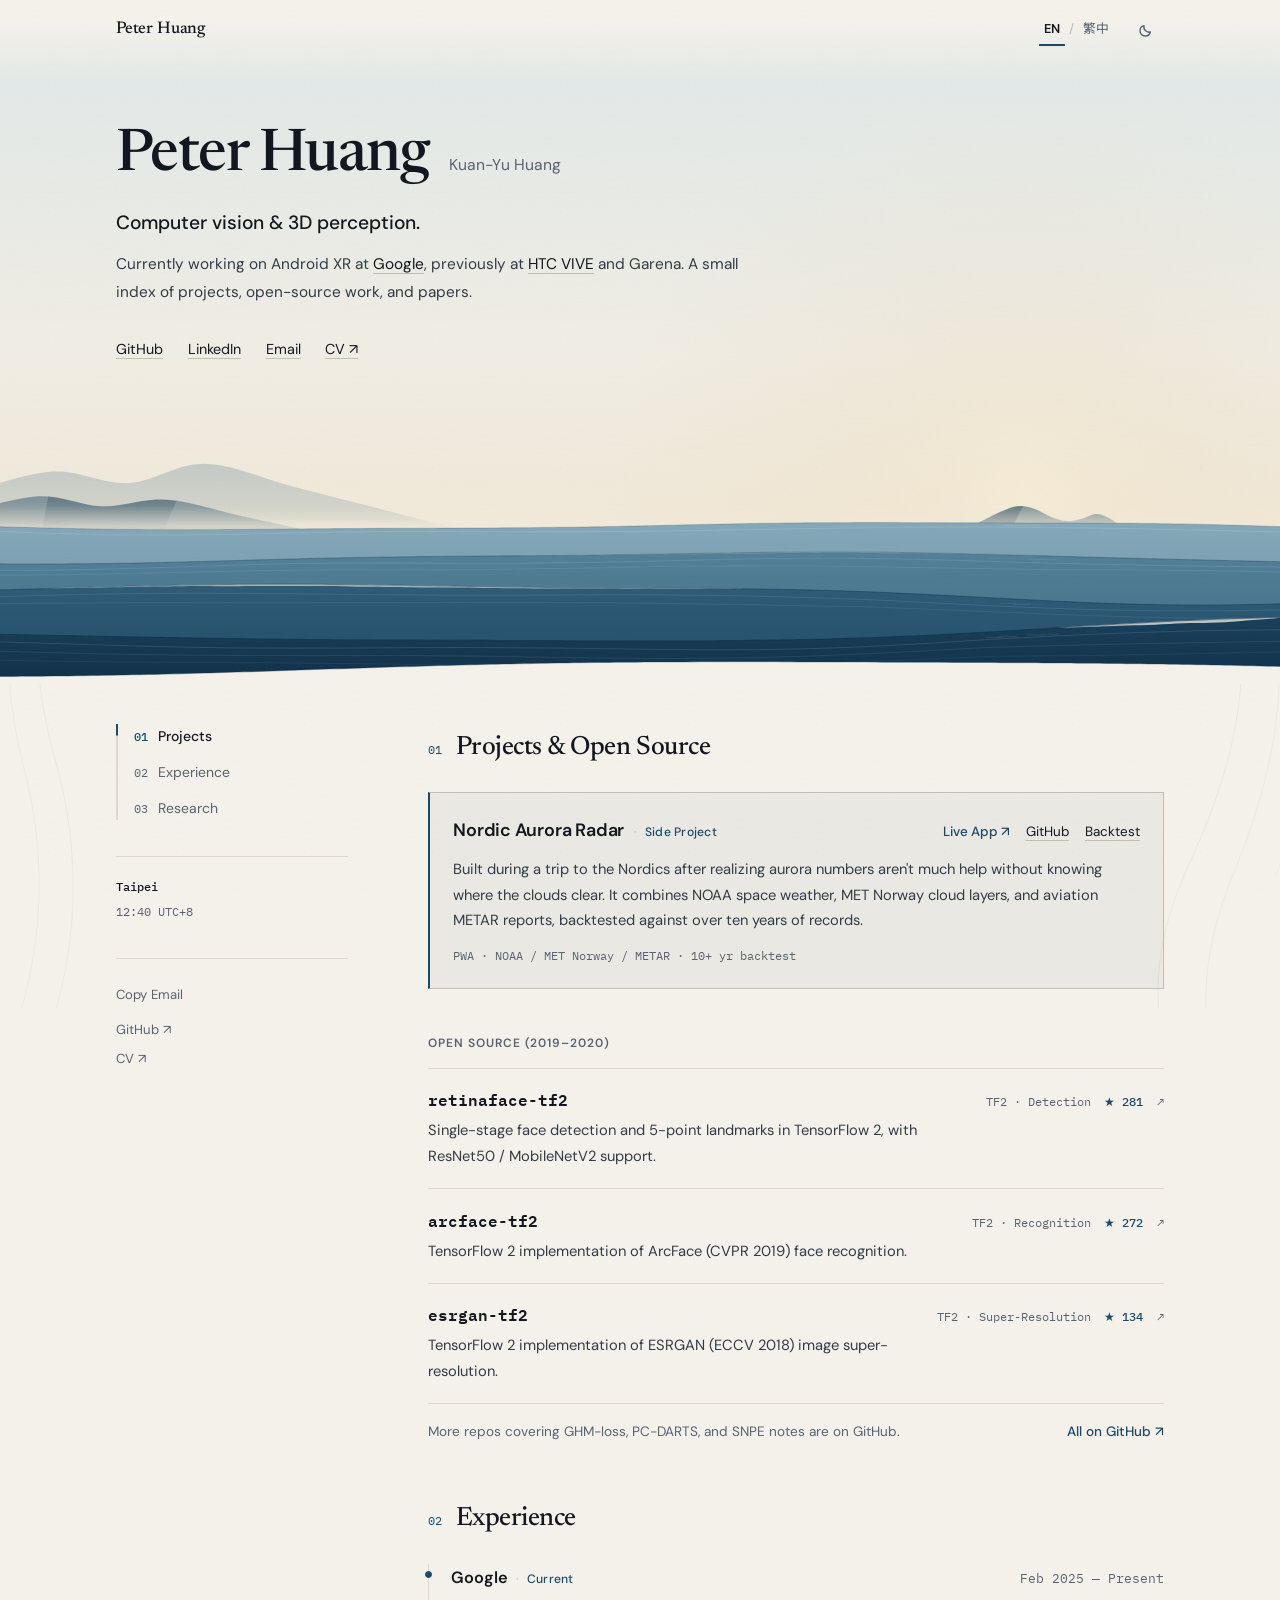
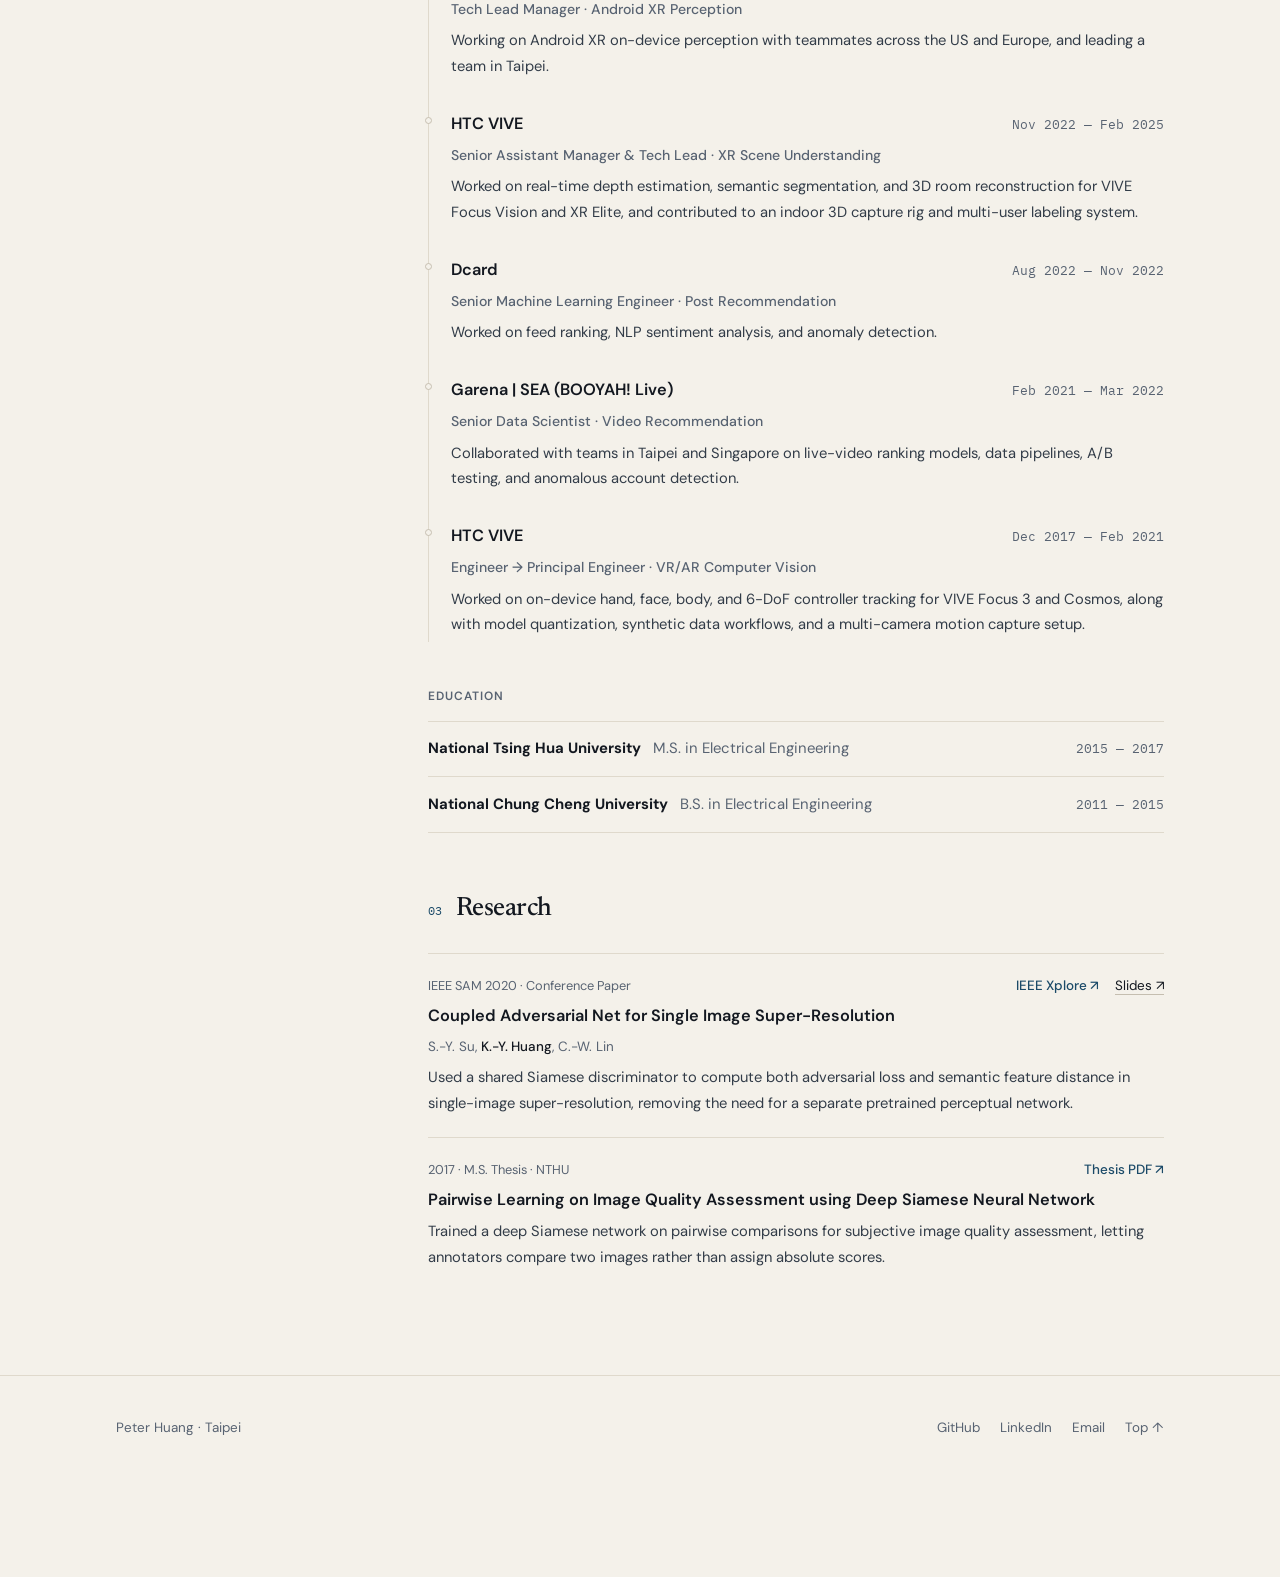
==== commit 0f3948a8: "fix: snap hero/footer canvas and body typography synchronously on theme switch to eliminate 5px top " ====
--- a/index.html
+++ b/index.html
@@ -57,7 +57,7 @@
     })();
   </script>
 
-  <link rel="stylesheet" href="css/style.css?v=20261127c" />
+  <link rel="stylesheet" href="css/style.css?v=20261127d" />
 </head>
 <body id="top">
 
@@ -394,7 +394,7 @@
   <!-- Screen-reader live announcement for clipboard copy -->
   <div id="sr-status" class="sr-only" aria-live="polite"></div>
 
-  <script src="js/app.js?v=20261127c"></script>
-  <script src="js/easter-eggs.js?v=20261127c" defer></script>
+  <script src="js/app.js?v=20261127d"></script>
+  <script src="js/easter-eggs.js?v=20261127d" defer></script>
 </body>
 </html>
--- a/css/style.css
+++ b/css/style.css
@@ -77,7 +77,6 @@
   -webkit-font-smoothing: antialiased;
   -moz-osx-font-smoothing: grayscale;
   overflow-x: hidden;
-  transition: color 0.28s ease;
 }
 
 /* Safari 26+/27+ DOM-sampled status-bar tinting strip:
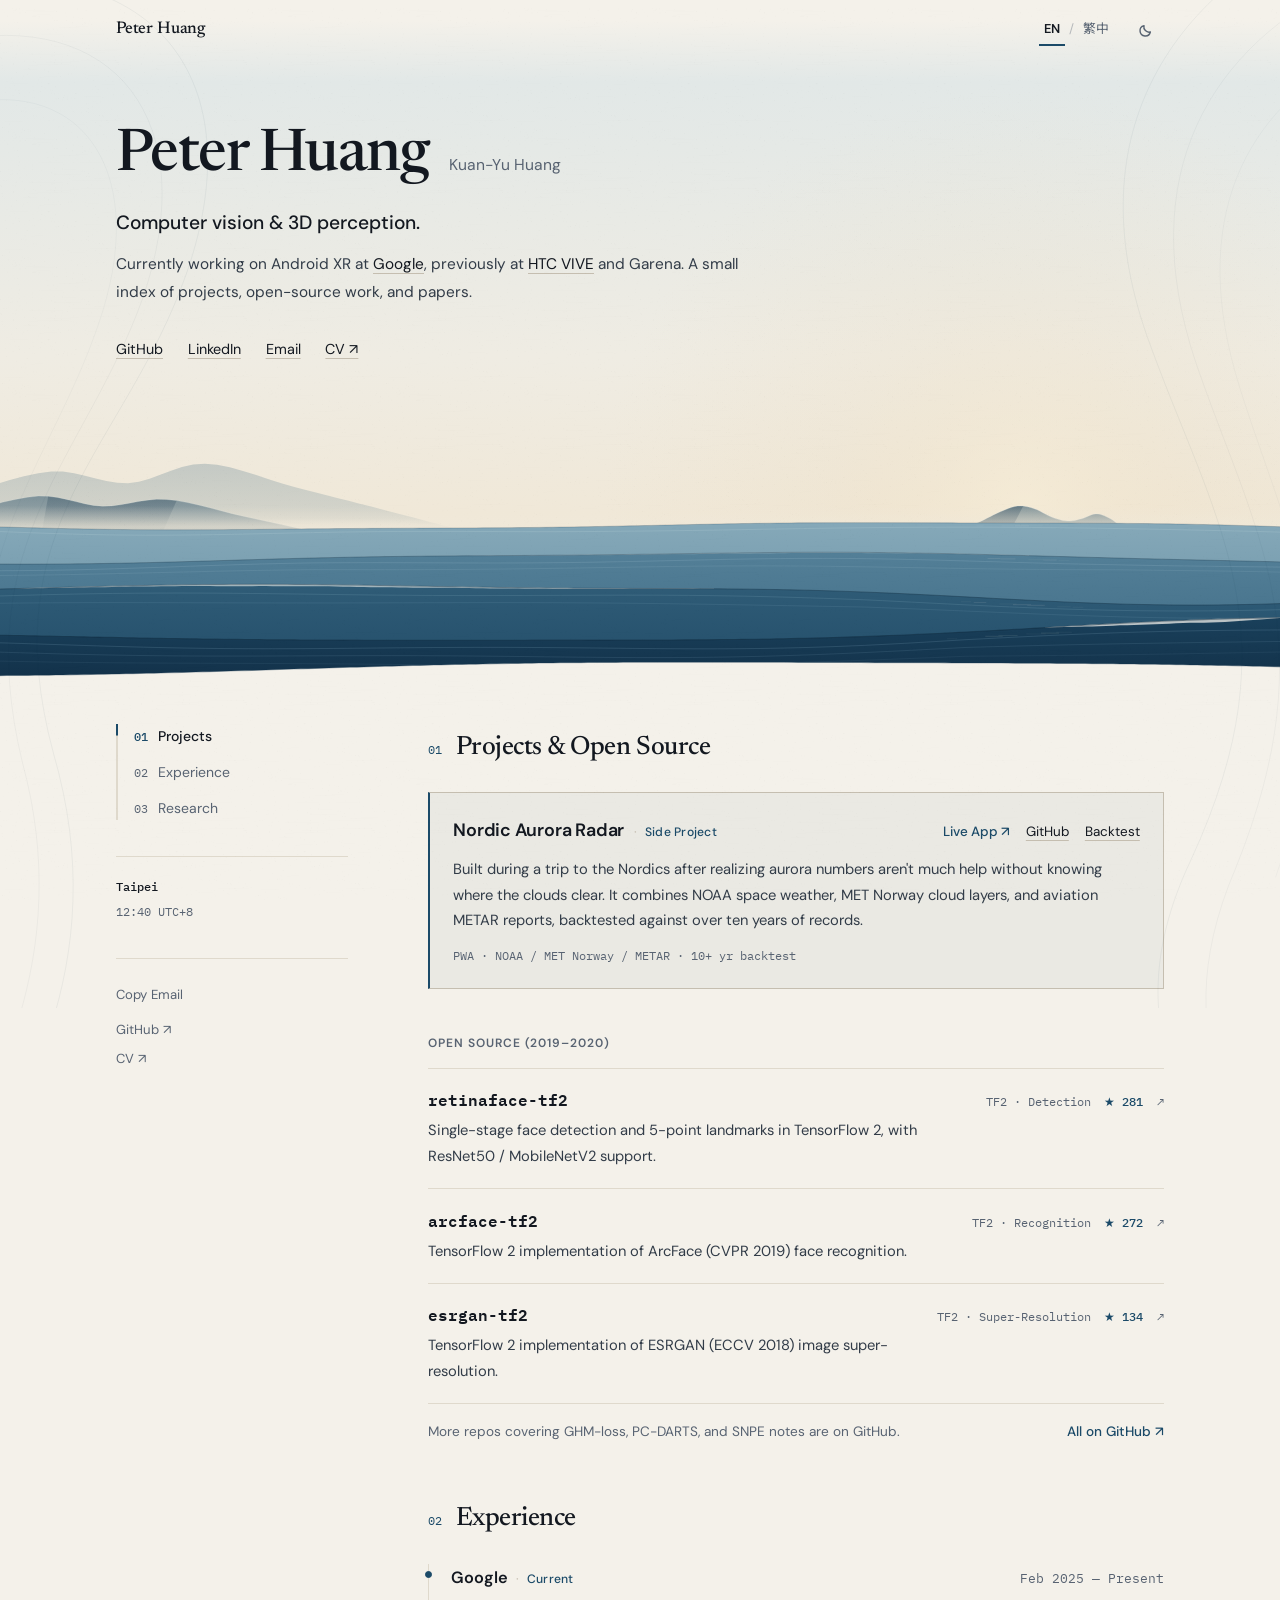
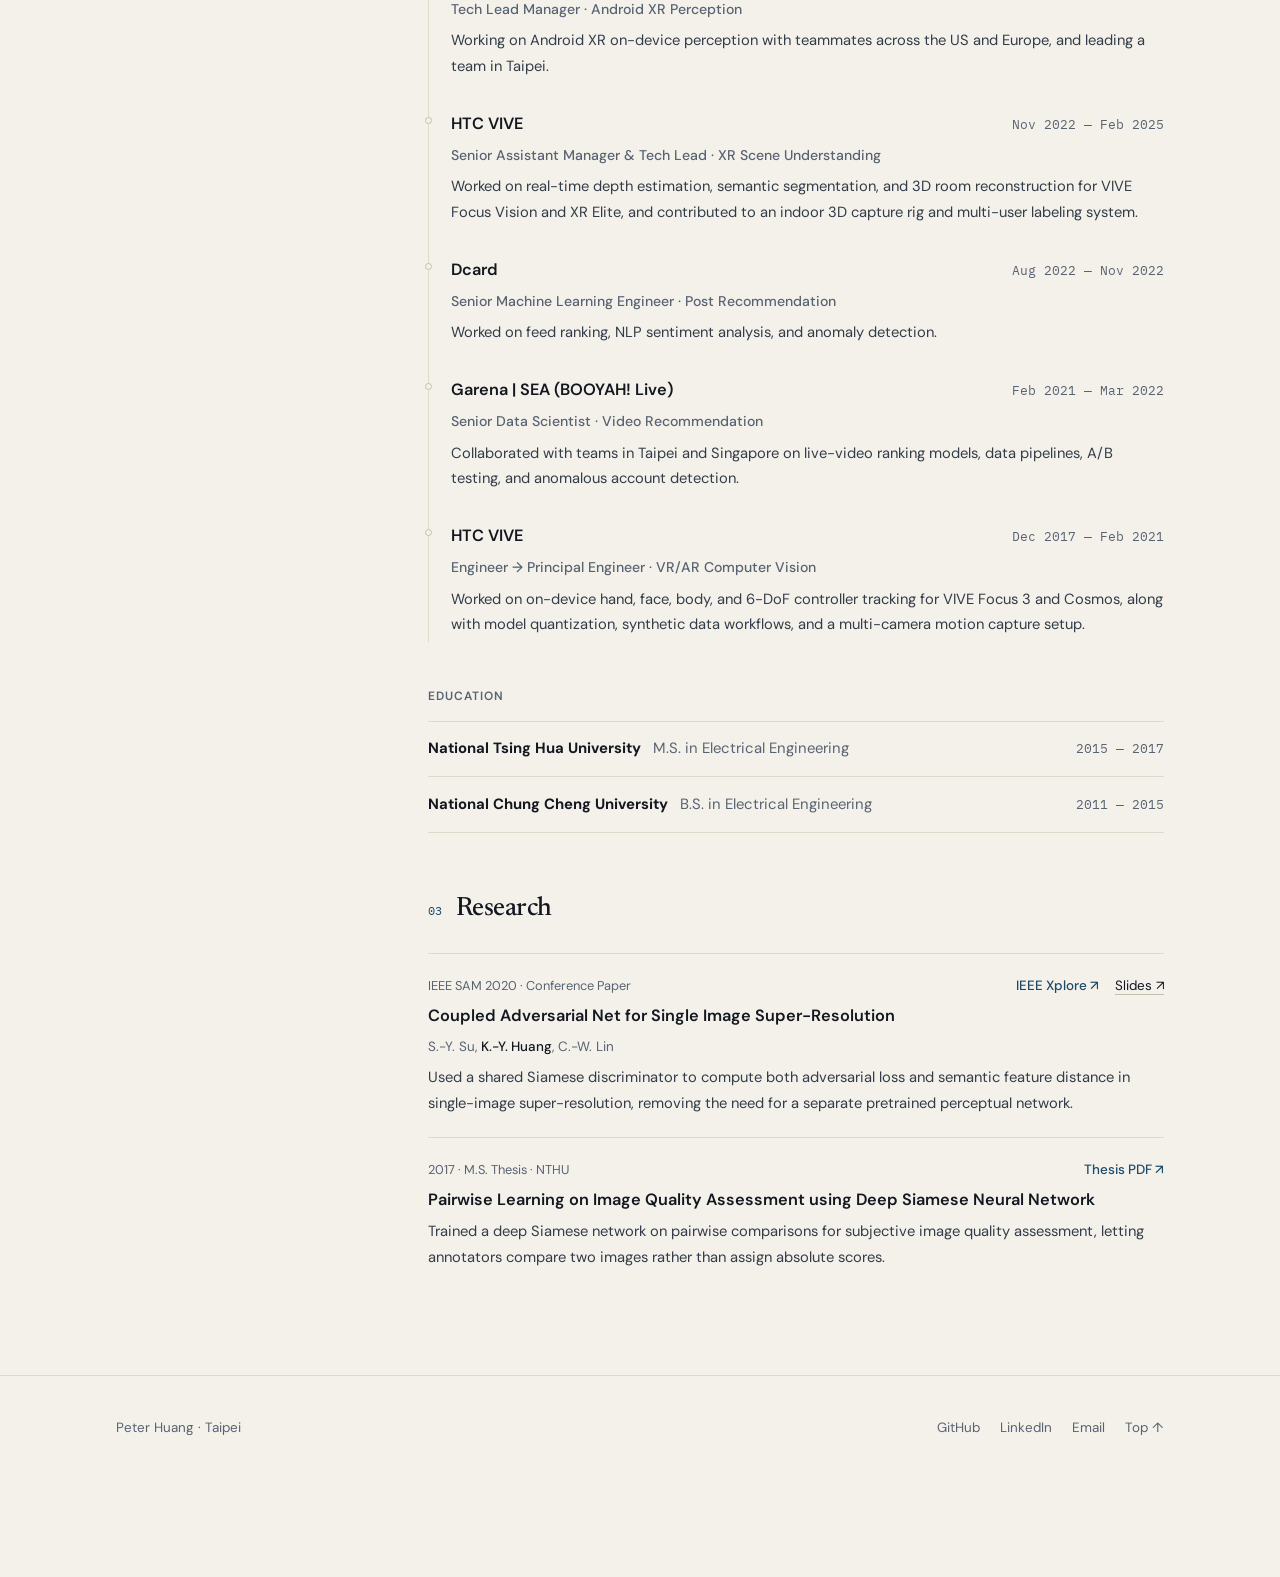
==== commit e680b17e: "feat: Plan A pure body status-bar tinting with 260ms wall-clock synchronized cross-fade" ====
--- a/index.html
+++ b/index.html
@@ -57,12 +57,9 @@
     })();
   </script>
 
-  <link rel="stylesheet" href="css/style.css?v=20261127d" />
+  <link rel="stylesheet" href="css/style.css?v=20261127e" />
 </head>
 <body id="top">
-
-  <!-- Safari 26+ DOM-sampled fixed top tinting strip (decoupled from transparent/frosted header) -->
-  <div id="ios-status-plate" class="ios-status-plate" aria-hidden="true"></div>
 
   <a href="#main-content" class="skip-link">Skip to content</a>
 
@@ -140,7 +137,8 @@
   </section>
 
   <!-- MAIN EDITORIAL SHELL (Asymmetric Desktop 2-Column: Sticky Tide-Depth Rail + Serene Reading Column) -->
-  <div id="main-content" class="shell editorial-grid">
+  <div class="page-band">
+    <div id="main-content" class="shell editorial-grid">
 
     <!-- LEFT STICKY RAIL (Desktop >= 1024px) -->
     <aside class="side-rail" aria-label="Section index and status">
@@ -373,6 +371,7 @@
       </section>
 
     </main>
+    </div>
   </div>
 
   <!-- FOOTER WITH RICH RETURNING PACIFIC TIDE -->
@@ -394,7 +393,7 @@
   <!-- Screen-reader live announcement for clipboard copy -->
   <div id="sr-status" class="sr-only" aria-live="polite"></div>
 
-  <script src="js/app.js?v=20261127d"></script>
-  <script src="js/easter-eggs.js?v=20261127d" defer></script>
+  <script src="js/app.js?v=20261127e"></script>
+  <script src="js/easter-eggs.js?v=20261127e" defer></script>
 </body>
 </html>
--- a/css/style.css
+++ b/css/style.css
@@ -79,20 +79,51 @@
   overflow-x: hidden;
 }
 
-/* Safari 26+/27+ DOM-sampled status-bar tinting strip:
-   WebKit skips opacity < 0.1; a 12px (>10px) bar at top:-7px keeps a 5px sliver over y=4px
-   that blends invisibly into the matching var(--bg) top sky edge while driving the status bar. */
-.ios-status-plate {
-  position: fixed;
-  top: -7px;
-  left: 0;
-  right: 0;
-  width: 100%;
-  height: 12px;
+/* Visible full-width content surface below hero so body background can signal
+   Safari 26+/27+ live status-bar observer at t=0ms while all visible surfaces ease in lockstep. */
+.page-band {
+  position: relative;
+  z-index: 1;
   background-color: var(--bg);
-  pointer-events: none;
-  z-index: 200;
-  opacity: 1;
+}
+
+html.is-theme-fading .page-band,
+html.is-theme-fading .site-footer,
+html.is-theme-fading .hero-stage,
+html.is-theme-fading .featured-card,
+html.is-theme-fading .site-header .header-glass {
+  transition: background-color 260ms cubic-bezier(0.25, 0.1, 0.25, 1),
+              border-color 260ms cubic-bezier(0.25, 0.1, 0.25, 1),
+              color 260ms cubic-bezier(0.25, 0.1, 0.25, 1);
+}
+
+html.is-theme-fading body,
+html.is-theme-fading .hero-name,
+html.is-theme-fading .hero-name-sub,
+html.is-theme-fading .hero-lead,
+html.is-theme-fading .hero-bio,
+html.is-theme-fading .section-title,
+html.is-theme-fading .section-num,
+html.is-theme-fading .item-desc,
+html.is-theme-fading .featured-title,
+html.is-theme-fading .entry-tag,
+html.is-theme-fading .repo-name,
+html.is-theme-fading .repo-desc,
+html.is-theme-fading .timeline-org,
+html.is-theme-fading .timeline-role,
+html.is-theme-fading .timeline-detail,
+html.is-theme-fading .timeline-period,
+html.is-theme-fading .research-title,
+html.is-theme-fading .research-venue,
+html.is-theme-fading .brand-name,
+html.is-theme-fading .ctrl-btn,
+html.is-theme-fading .theme-btn,
+html.is-theme-fading .text-link,
+html.is-theme-fading .accent-link,
+html.is-theme-fading .footer-inner {
+  transition: color 260ms cubic-bezier(0.25, 0.1, 0.25, 1),
+              border-color 260ms cubic-bezier(0.25, 0.1, 0.25, 1),
+              text-decoration-color 260ms cubic-bezier(0.25, 0.1, 0.25, 1);
 }
 
 ::selection {
@@ -187,7 +218,7 @@
   inset: 0;
   width: 100vw;
   height: 112vh;
-  z-index: 0;
+  z-index: 2;
   pointer-events: none;
   color: var(--contour);
   will-change: transform;
@@ -556,7 +587,7 @@
    ========================================================================== */
 .editorial-grid {
   position: relative;
-  z-index: 2;
+  z-index: 3;
   padding-top: 1.5rem;
   padding-bottom: 5.5rem;
 }
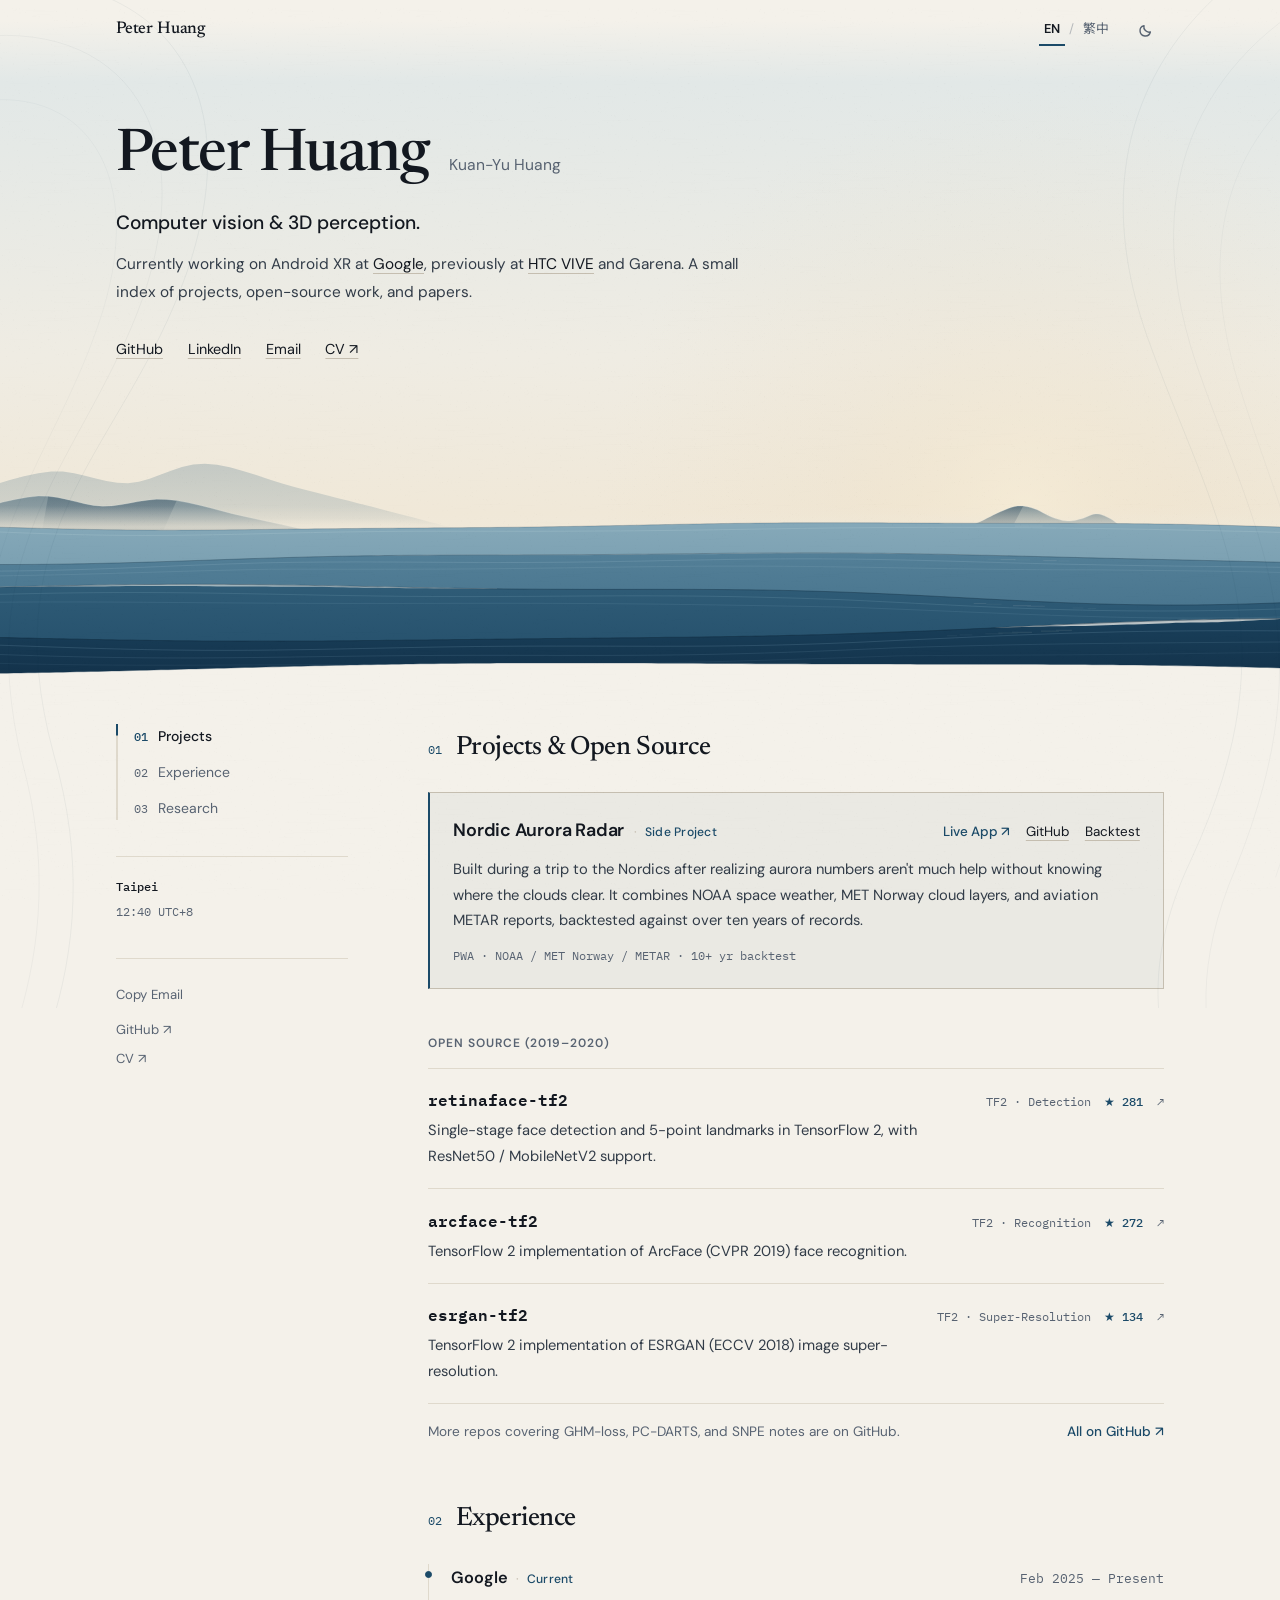
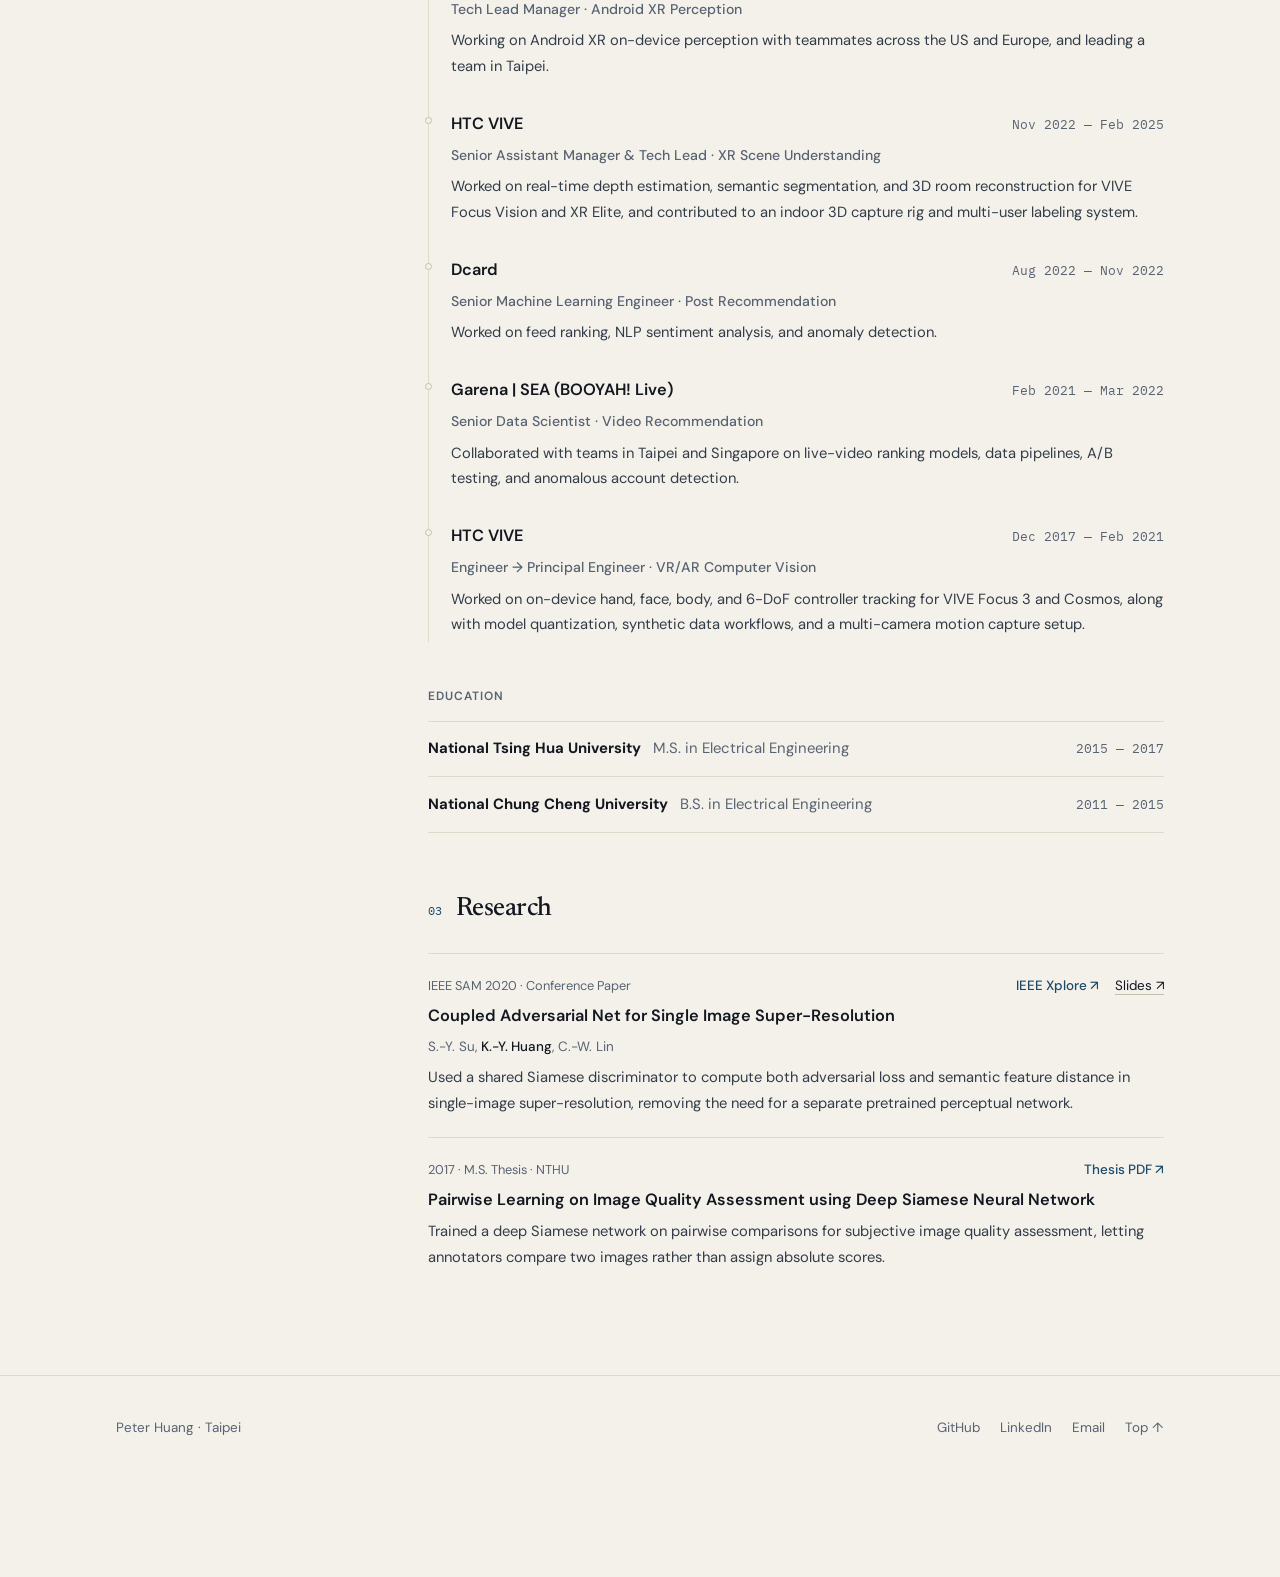
==== commit cc8d0742: "feat: re-enable snappy 380ms circular ink-wash View Transition on iOS to absorb status-bar IPC phase" ====
--- a/index.html
+++ b/index.html
@@ -57,7 +57,7 @@
     })();
   </script>
 
-  <link rel="stylesheet" href="css/style.css?v=20261127e" />
+  <link rel="stylesheet" href="css/style.css?v=20261127f" />
 </head>
 <body id="top">
 
@@ -393,7 +393,7 @@
   <!-- Screen-reader live announcement for clipboard copy -->
   <div id="sr-status" class="sr-only" aria-live="polite"></div>
 
-  <script src="js/app.js?v=20261127e"></script>
-  <script src="js/easter-eggs.js?v=20261127e" defer></script>
+  <script src="js/app.js?v=20261127f"></script>
+  <script src="js/easter-eggs.js?v=20261127f" defer></script>
 </body>
 </html>
--- a/css/style.css
+++ b/css/style.css
@@ -41,7 +41,13 @@
 }
 
 ::view-transition-new(root) {
-  animation: ink-reveal 520ms cubic-bezier(0.22, 1, 0.36, 1) both;
+  animation: ink-reveal 380ms cubic-bezier(0.22, 1, 0.36, 1) both;
+}
+
+@media (min-width: 640px) {
+  ::view-transition-new(root) {
+    animation-duration: 520ms;
+  }
 }
 
 @keyframes ink-reveal {
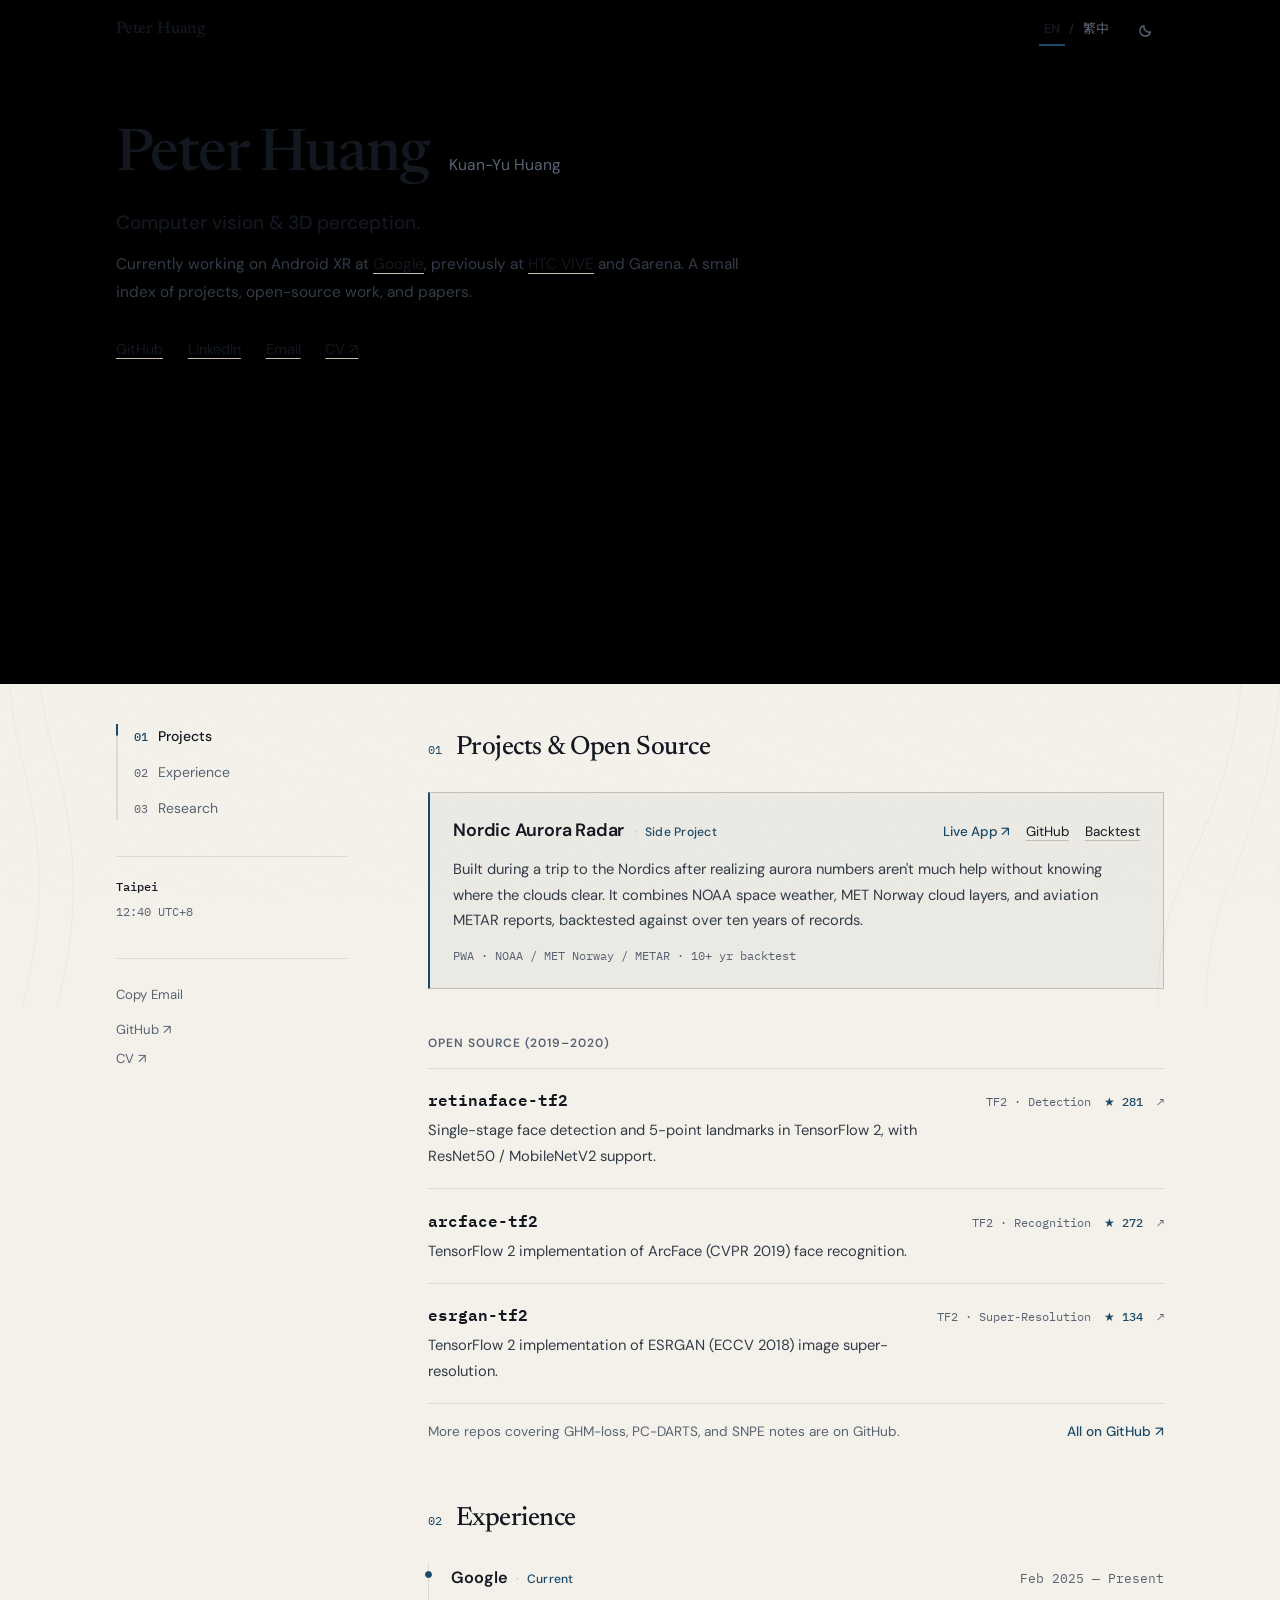
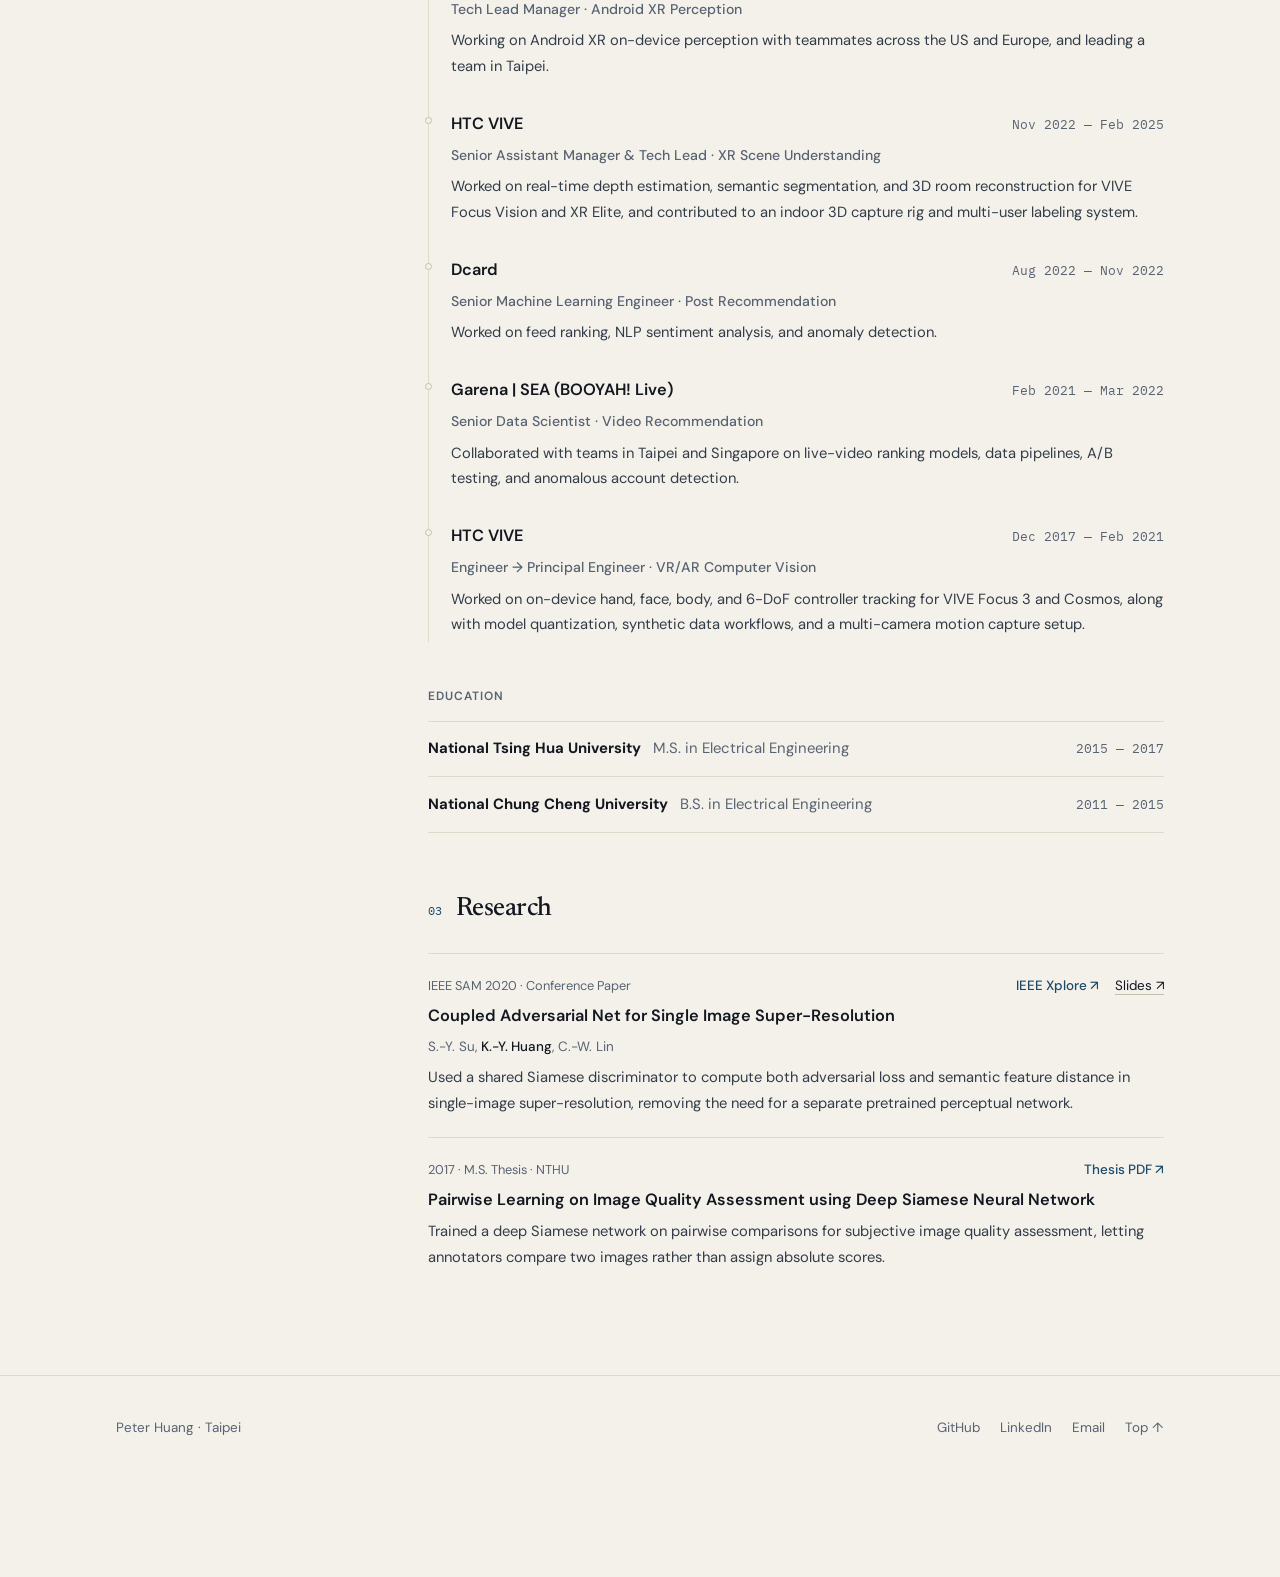
==== commit 132c473d: "fix: isolate scrolled header from Safari 26 tint sampler via border-image fill & ancestor backdrop-f" ====
--- a/index.html
+++ b/index.html
@@ -57,7 +57,7 @@
     })();
   </script>
 
-  <link rel="stylesheet" href="css/style.css?v=20261127f" />
+  <link rel="stylesheet" href="css/style.css?v=20261127g" />
 </head>
 <body id="top">
 
@@ -393,7 +393,7 @@
   <!-- Screen-reader live announcement for clipboard copy -->
   <div id="sr-status" class="sr-only" aria-live="polite"></div>
 
-  <script src="js/app.js?v=20261127f"></script>
-  <script src="js/easter-eggs.js?v=20261127f" defer></script>
+  <script src="js/app.js?v=20261127g"></script>
+  <script src="js/easter-eggs.js?v=20261127g" defer></script>
 </body>
 </html>
--- a/css/style.css
+++ b/css/style.css
@@ -96,8 +96,7 @@
 html.is-theme-fading .page-band,
 html.is-theme-fading .site-footer,
 html.is-theme-fading .hero-stage,
-html.is-theme-fading .featured-card,
-html.is-theme-fading .site-header .header-glass {
+html.is-theme-fading .featured-card {
   transition: background-color 260ms cubic-bezier(0.25, 0.1, 0.25, 1),
               border-color 260ms cubic-bezier(0.25, 0.1, 0.25, 1),
               color 260ms cubic-bezier(0.25, 0.1, 0.25, 1);
@@ -248,7 +247,11 @@
 }
 
 /* ==========================================================================
-   HEADER (Seamless at scroll=0, frosted hairline on absolute child so Safari 26 never latches stale tint)
+   HEADER (Excluded from Safari 26+ top-edge tint sampling at ALL scroll positions:
+   1. Neutral backdrop-filter on fixed .site-header excludes subtree from WebKit sampler.
+   2. background-color stays transparent on both .site-header and .header-glass forever.
+   3. Scrolled glass fill is painted via conic-gradient border-image, which WebKit's
+      tint scanner ignores, revealed cleanly via opacity so <body> always drives the bar.)
    ========================================================================== */
 .site-header {
   position: fixed;
@@ -258,6 +261,13 @@
   z-index: 40;
   padding-top: env(safe-area-inset-top, 0px);
   background-color: transparent;
+  backdrop-filter: saturate(100%);
+  -webkit-backdrop-filter: saturate(100%);
+}
+
+.site-header.is-scrolled {
+  backdrop-filter: blur(14px);
+  -webkit-backdrop-filter: blur(14px);
 }
 
 .header-glass {
@@ -266,15 +276,15 @@
   z-index: -1;
   pointer-events: none;
   background-color: transparent;
-  border-bottom: 1px solid transparent;
-  transition: background-color 0.28s ease, border-color 0.28s ease, backdrop-filter 0.28s ease;
+  border: 0 solid transparent;
+  border-image: conic-gradient(var(--header-scrolled) 0 0) 1 fill / 0 / 0 stretch;
+  box-shadow: inset 0 -1px 0 var(--border);
+  opacity: 0;
+  transition: opacity 0.24s ease;
 }
 
 .site-header.is-scrolled .header-glass {
-  background-color: var(--header-scrolled);
-  border-bottom-color: var(--border);
-  backdrop-filter: blur(14px);
-  -webkit-backdrop-filter: blur(14px);
+  opacity: 1;
 }
 
 .header-inner {
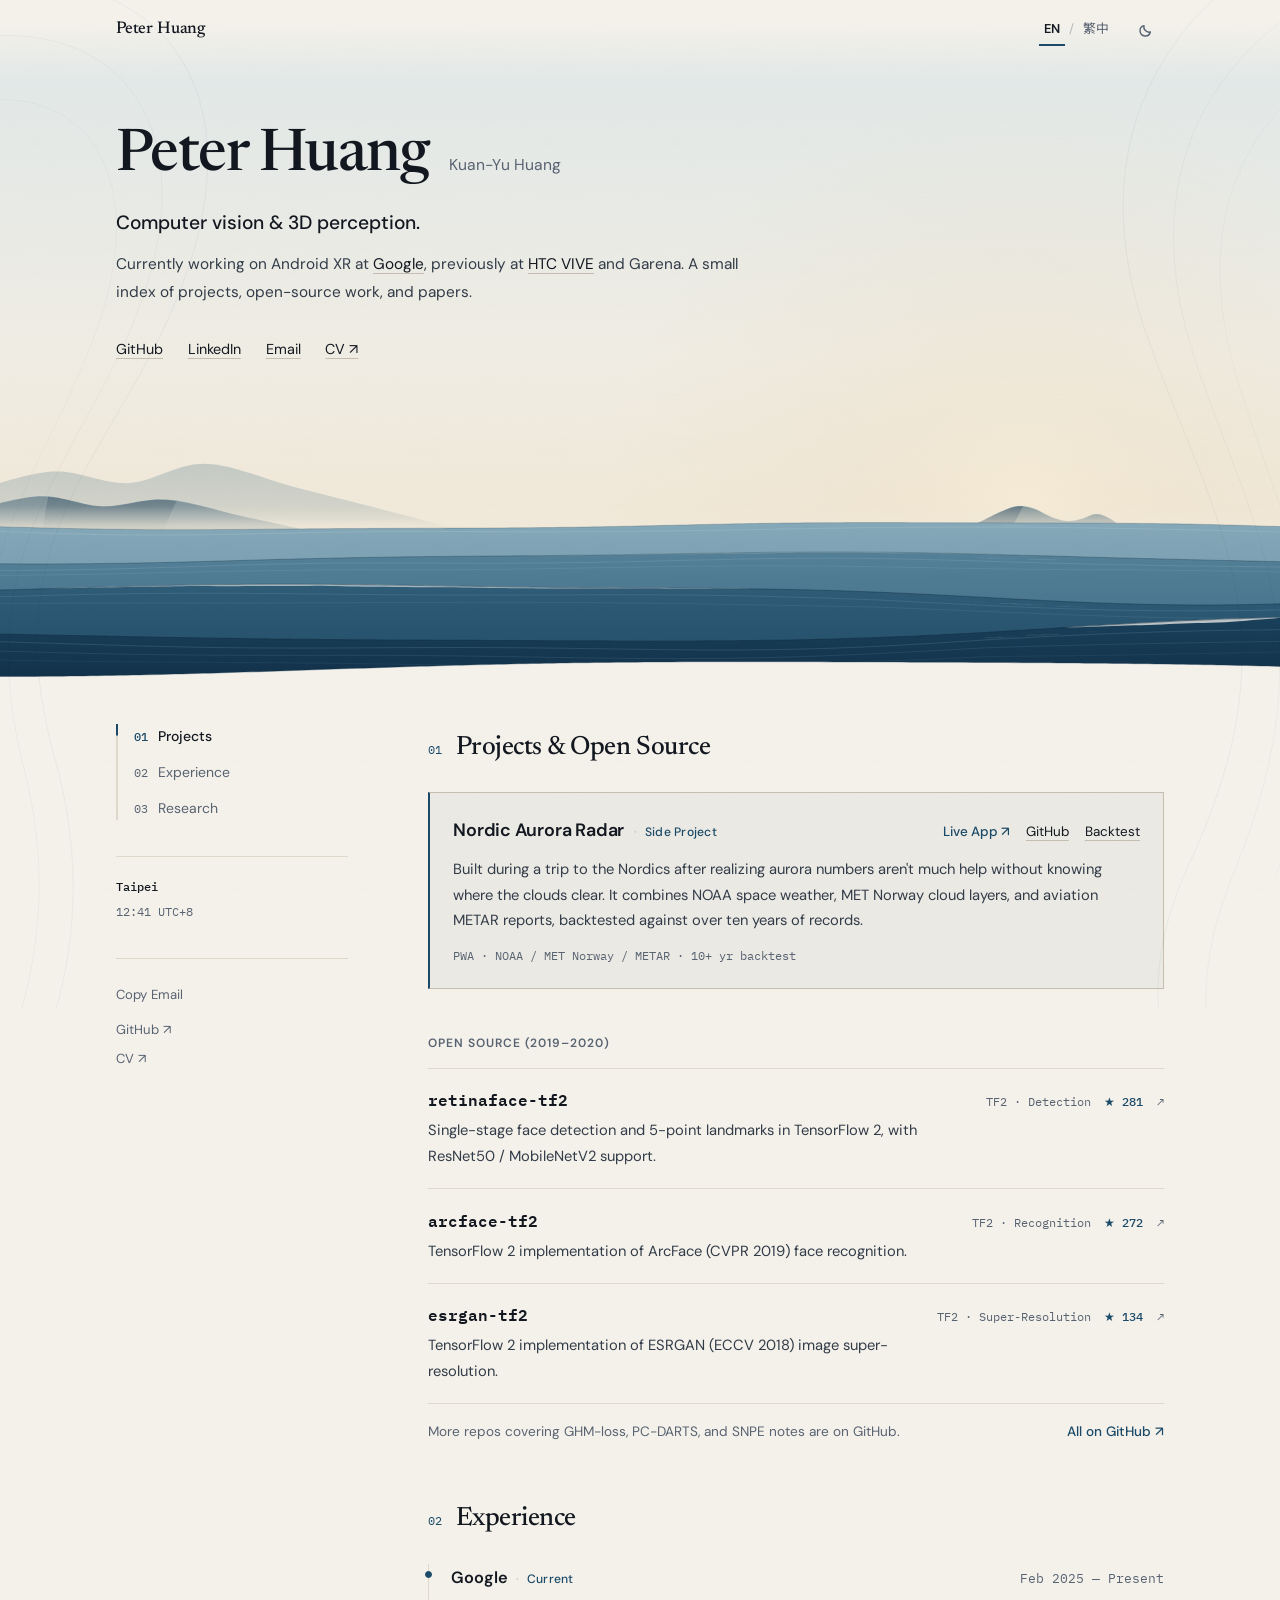
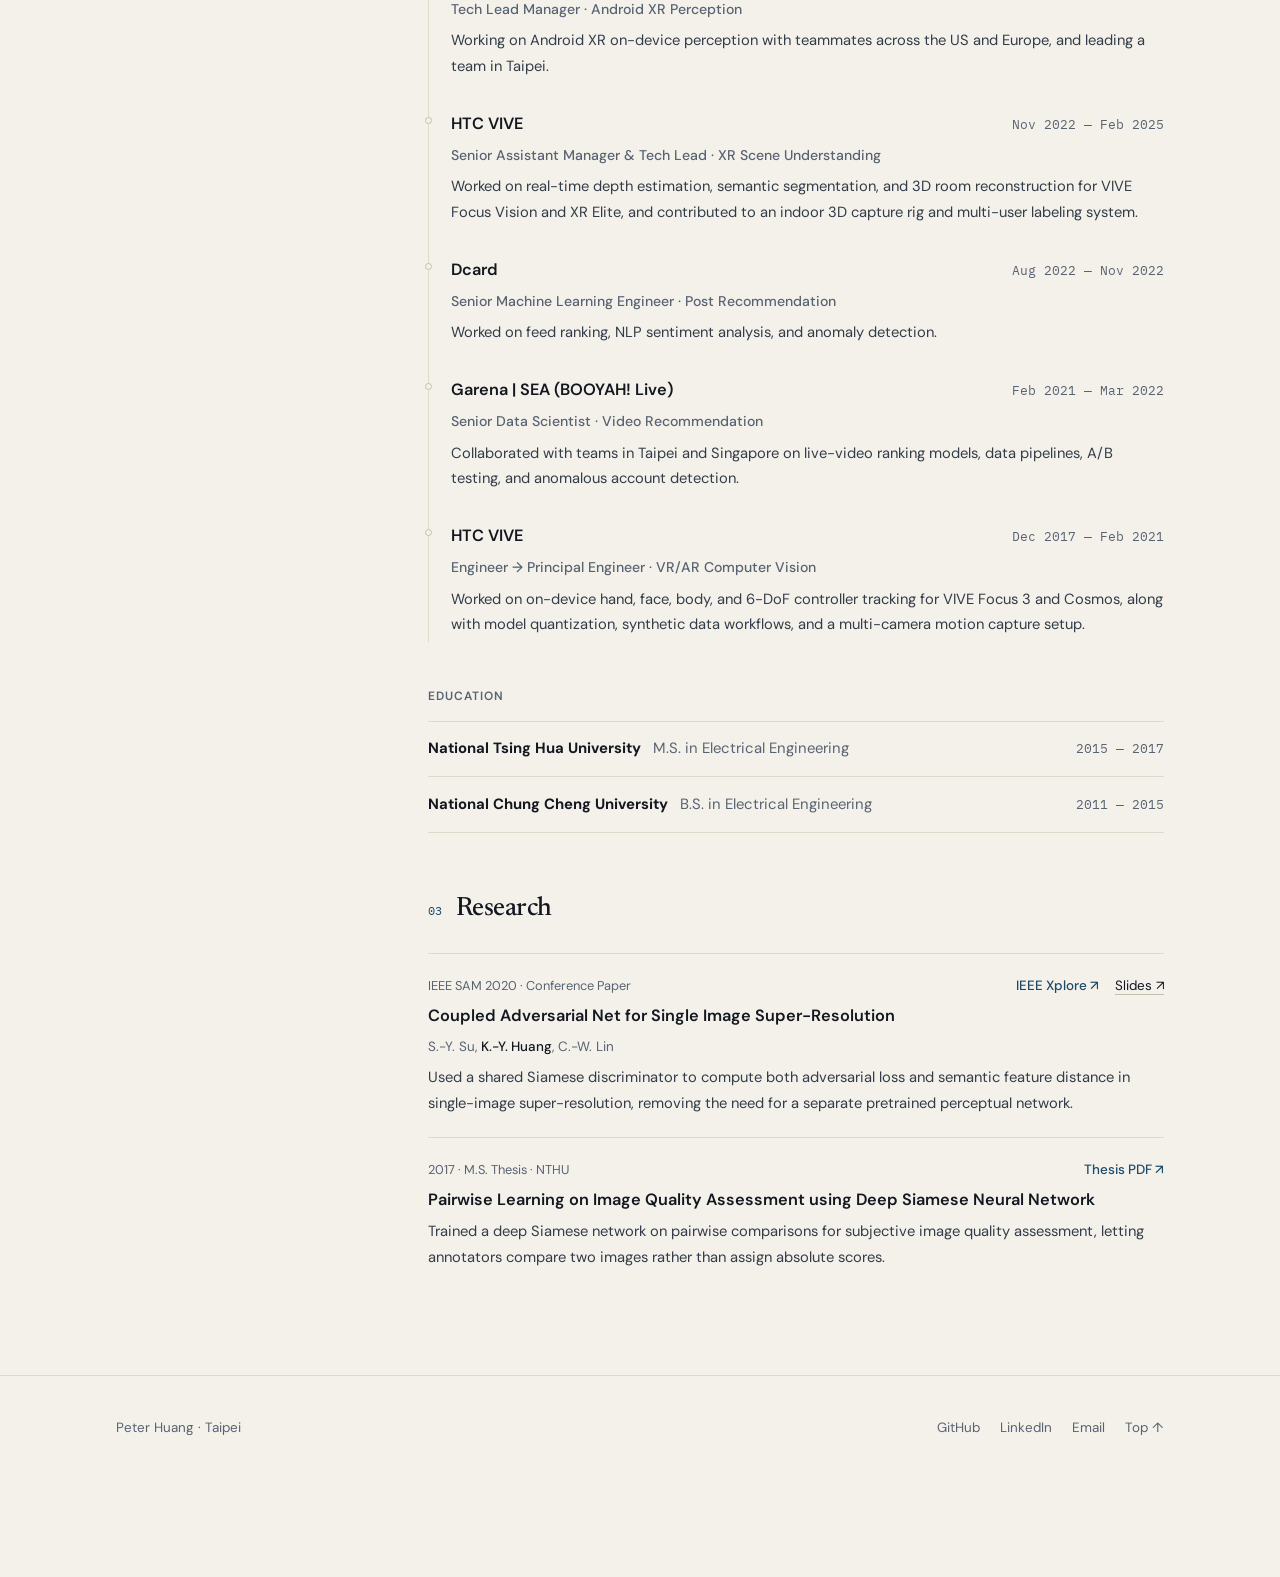
==== commit 926382f0: "fix: remove all backdrop-filter from fixed header (real-device iOS 26 proof) & use matte var(--bg) s" ====
--- a/index.html
+++ b/index.html
@@ -57,7 +57,7 @@
     })();
   </script>
 
-  <link rel="stylesheet" href="css/style.css?v=20261127g" />
+  <link rel="stylesheet" href="css/style.css?v=20261127h" />
 </head>
 <body id="top">
 
@@ -393,7 +393,7 @@
   <!-- Screen-reader live announcement for clipboard copy -->
   <div id="sr-status" class="sr-only" aria-live="polite"></div>
 
-  <script src="js/app.js?v=20261127g"></script>
-  <script src="js/easter-eggs.js?v=20261127g" defer></script>
+  <script src="js/app.js?v=20261127h"></script>
+  <script src="js/easter-eggs.js?v=20261127h" defer></script>
 </body>
 </html>
--- a/css/style.css
+++ b/css/style.css
@@ -247,11 +247,10 @@
 }
 
 /* ==========================================================================
-   HEADER (Excluded from Safari 26+ top-edge tint sampling at ALL scroll positions:
-   1. Neutral backdrop-filter on fixed .site-header excludes subtree from WebKit sampler.
-   2. background-color stays transparent on both .site-header and .header-glass forever.
-   3. Scrolled glass fill is painted via conic-gradient border-image, which WebKit's
-      tint scanner ignores, revealed cleanly via opacity so <body> always drives the bar.)
+   HEADER (Zero backdrop-filter anywhere in fixed header — real iOS 26 testing
+   proved backdrop-filter on a fixed header freezes status-bar tint switching.
+   At scrollY=0, .header-glass is display:none so <body> drives the status bar;
+   when scrolled, matte var(--bg) matches <body> identically with zero transition lag.)
    ========================================================================== */
 .site-header {
   position: fixed;
@@ -261,30 +260,20 @@
   z-index: 40;
   padding-top: env(safe-area-inset-top, 0px);
   background-color: transparent;
-  backdrop-filter: saturate(100%);
-  -webkit-backdrop-filter: saturate(100%);
-}
-
-.site-header.is-scrolled {
-  backdrop-filter: blur(14px);
-  -webkit-backdrop-filter: blur(14px);
 }
 
 .header-glass {
+  display: none;
   position: absolute;
   inset: 0;
   z-index: -1;
   pointer-events: none;
-  background-color: transparent;
-  border: 0 solid transparent;
-  border-image: conic-gradient(var(--header-scrolled) 0 0) 1 fill / 0 / 0 stretch;
-  box-shadow: inset 0 -1px 0 var(--border);
-  opacity: 0;
-  transition: opacity 0.24s ease;
+  background-color: var(--bg);
+  border-bottom: 1px solid var(--border);
 }
 
 .site-header.is-scrolled .header-glass {
-  opacity: 1;
+  display: block;
 }
 
 .header-inner {
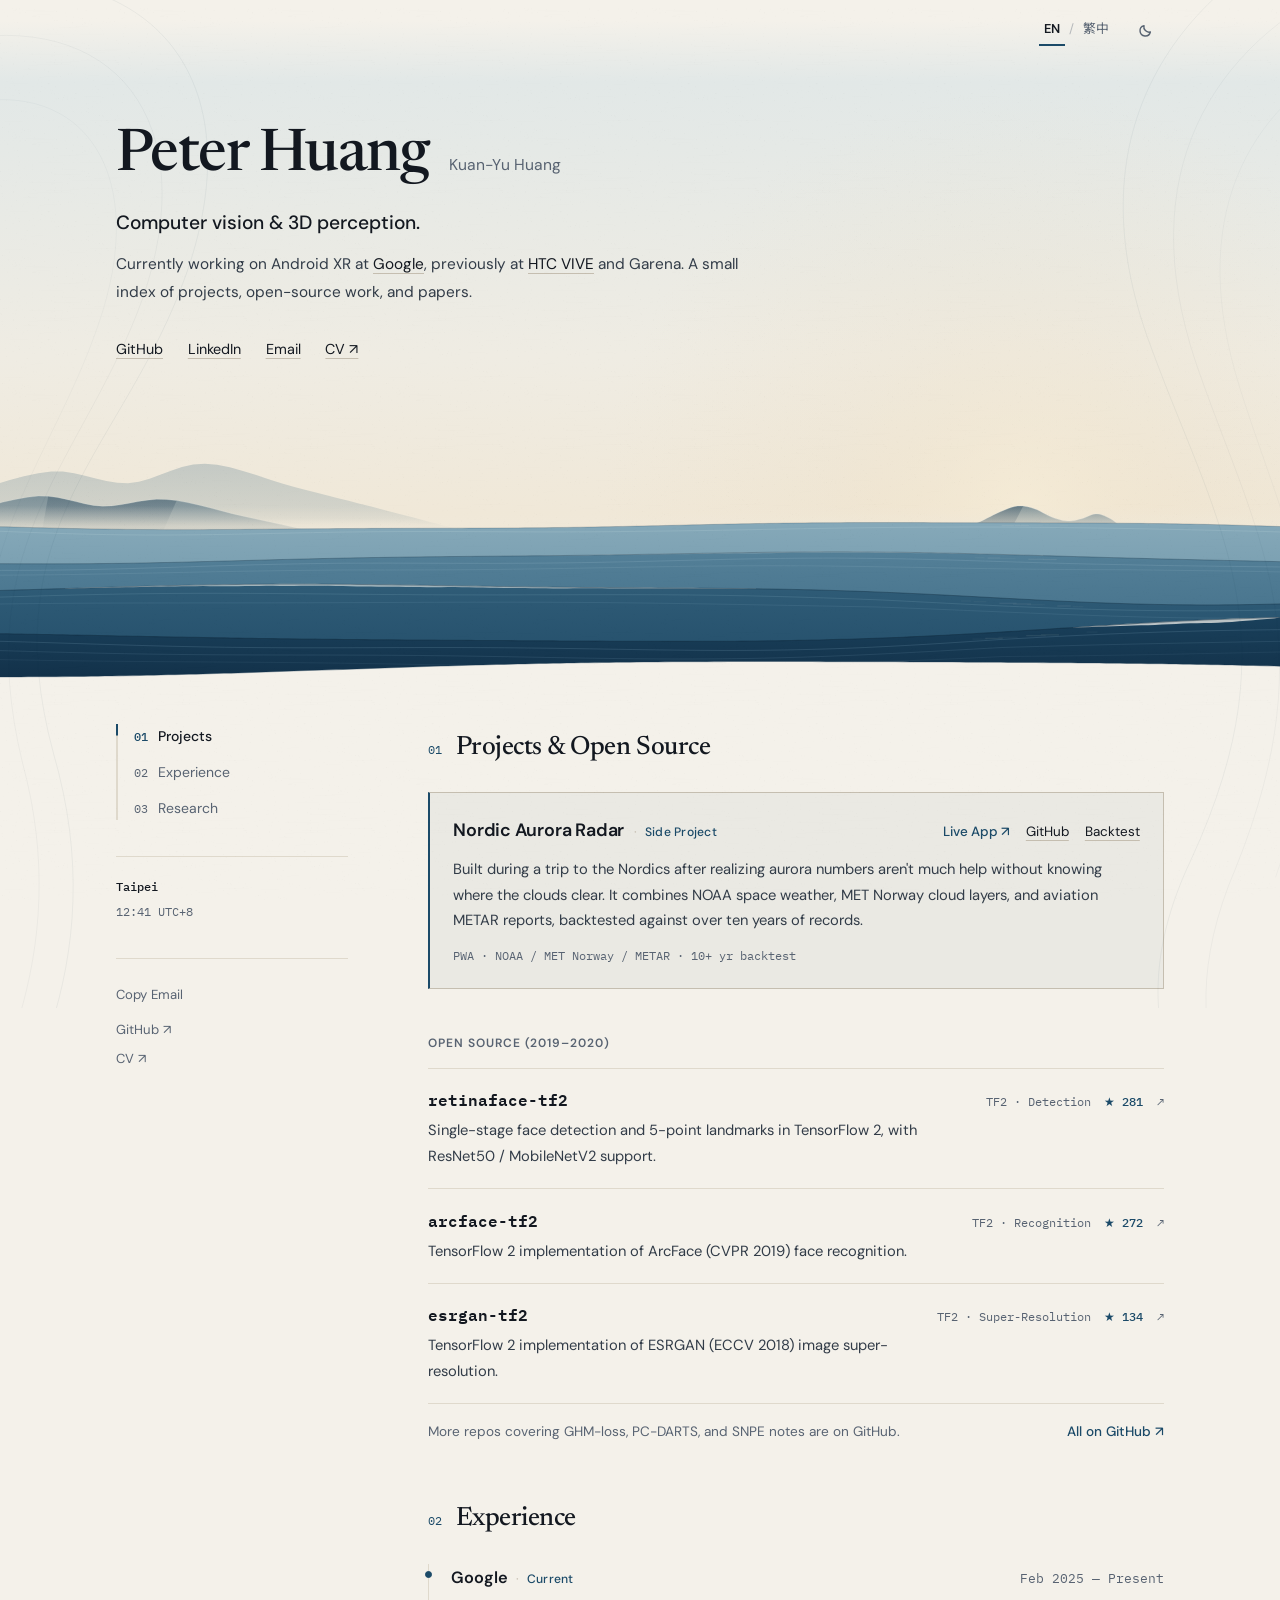
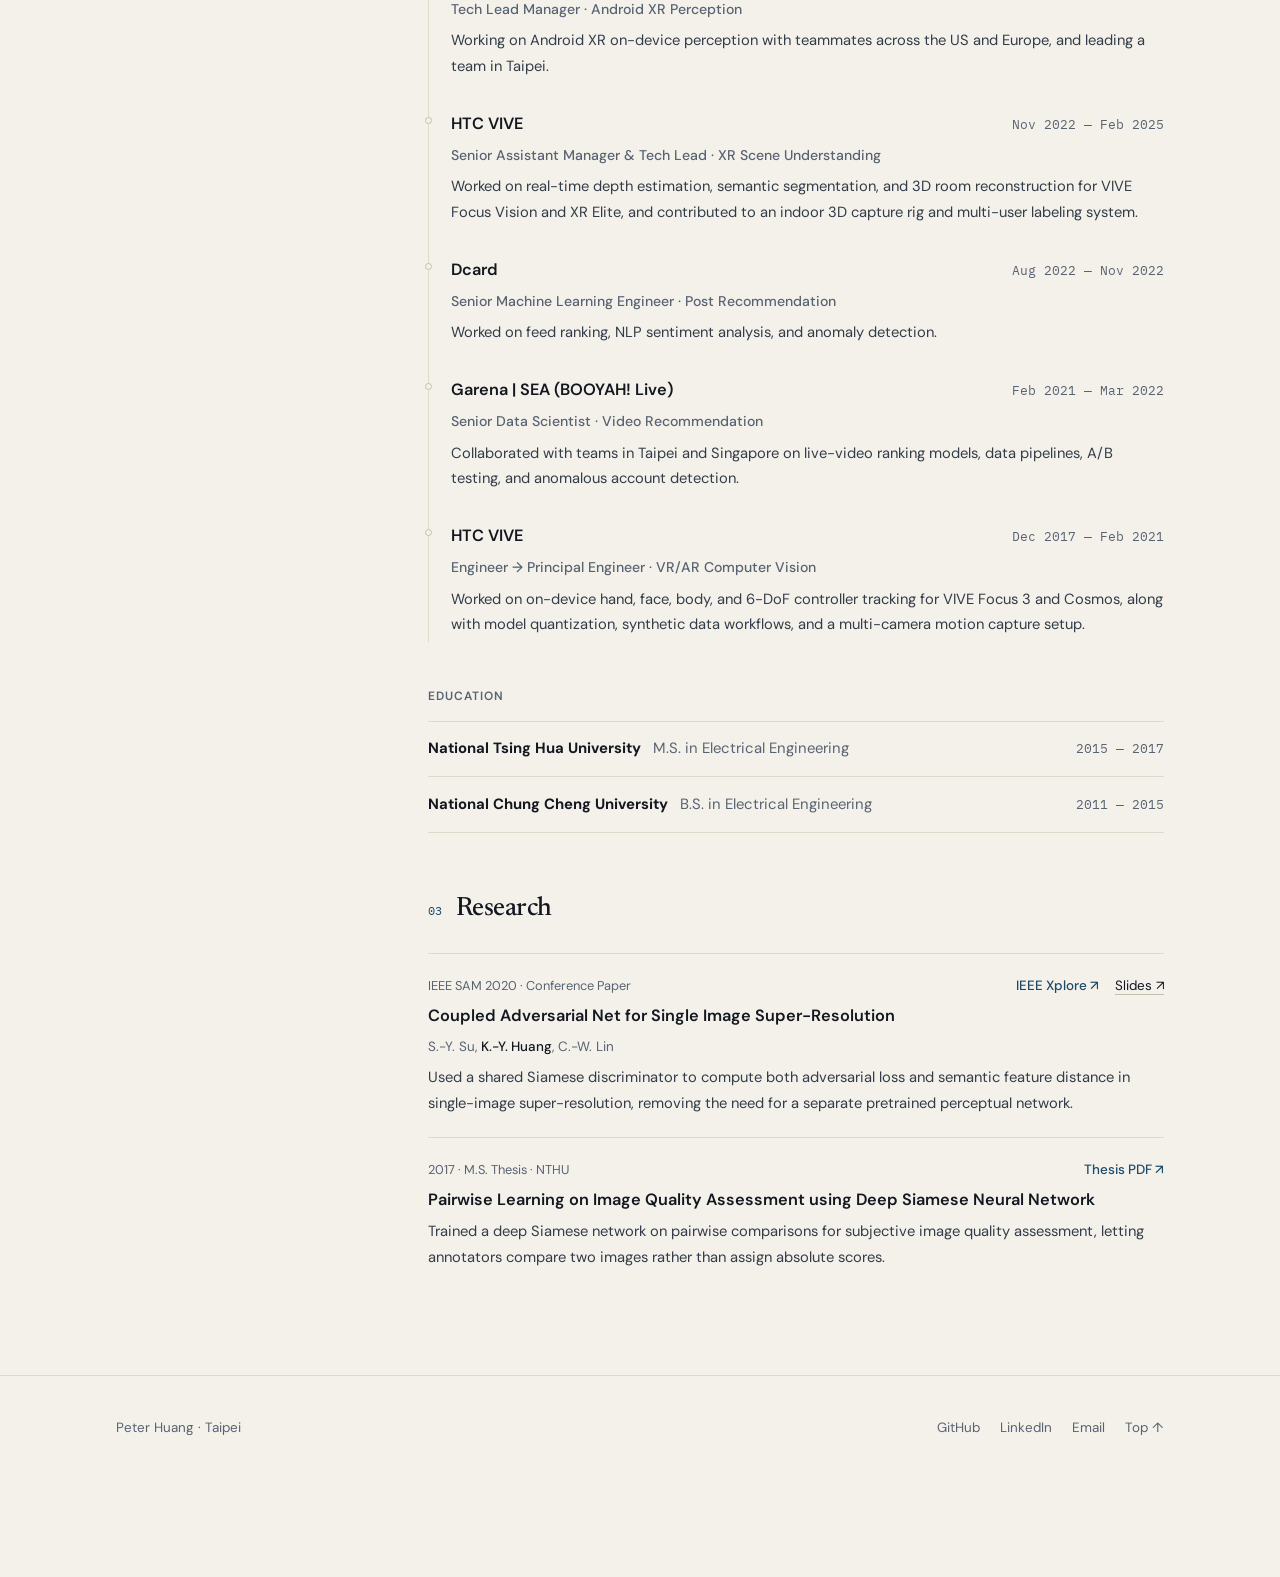
==== commit 9fa03097: "fix: supply scrolled header bg directly on fixed #site-header and remount on theme/scroll edge chang" ====
--- a/index.html
+++ b/index.html
@@ -57,7 +57,7 @@
     })();
   </script>
 
-  <link rel="stylesheet" href="css/style.css?v=20261127h" />
+  <link rel="stylesheet" href="css/style.css?v=20261127i" />
 </head>
 <body id="top">
 
@@ -74,9 +74,8 @@
     <path d="M1530 290 C 1400 355, 1335 480, 1395 670 C 1450 845, 1525 965, 1435 1220" stroke="currentColor" stroke-width="0.55" />
   </svg>
 
-  <!-- HEADER (Transparent at top, dissolves seamlessly into coastal sky; reveals subtle frosted hairline on scroll) -->
+  <!-- HEADER (Transparent at top so <body> drives status bar; solid var(--bg) directly on fixed header when scrolled) -->
   <header id="site-header" class="site-header">
-    <div class="header-glass" aria-hidden="true"></div>
     <div class="shell header-inner">
       <a href="#top" id="brand-name" class="brand-name">Peter Huang</a>
 
@@ -393,7 +392,7 @@
   <!-- Screen-reader live announcement for clipboard copy -->
   <div id="sr-status" class="sr-only" aria-live="polite"></div>
 
-  <script src="js/app.js?v=20261127h"></script>
-  <script src="js/easter-eggs.js?v=20261127h" defer></script>
+  <script src="js/app.js?v=20261127i"></script>
+  <script src="js/easter-eggs.js?v=20261127i" defer></script>
 </body>
 </html>
--- a/css/style.css
+++ b/css/style.css
@@ -248,9 +248,10 @@
 
 /* ==========================================================================
    HEADER (Zero backdrop-filter anywhere in fixed header — real iOS 26 testing
-   proved backdrop-filter on a fixed header freezes status-bar tint switching.
-   At scrollY=0, .header-glass is display:none so <body> drives the status bar;
-   when scrolled, matte var(--bg) matches <body> identically with zero transition lag.)
+   proved backdrop-filter stops WebKit tint sampling. When scrolled, solid
+   background-color: var(--bg) lives directly on fixed .site-header so WebKit
+   LocalFrameView::fixedContainerEdges() reads CSS background-color directly
+   from the ancestor chain instead of falling back to cached pixel sampling.)
    ========================================================================== */
 .site-header {
   position: fixed;
@@ -262,18 +263,9 @@
   background-color: transparent;
 }
 
-.header-glass {
-  display: none;
-  position: absolute;
-  inset: 0;
-  z-index: -1;
-  pointer-events: none;
+.site-header.is-scrolled {
   background-color: var(--bg);
   border-bottom: 1px solid var(--border);
-}
-
-.site-header.is-scrolled .header-glass {
-  display: block;
 }
 
 .header-inner {
